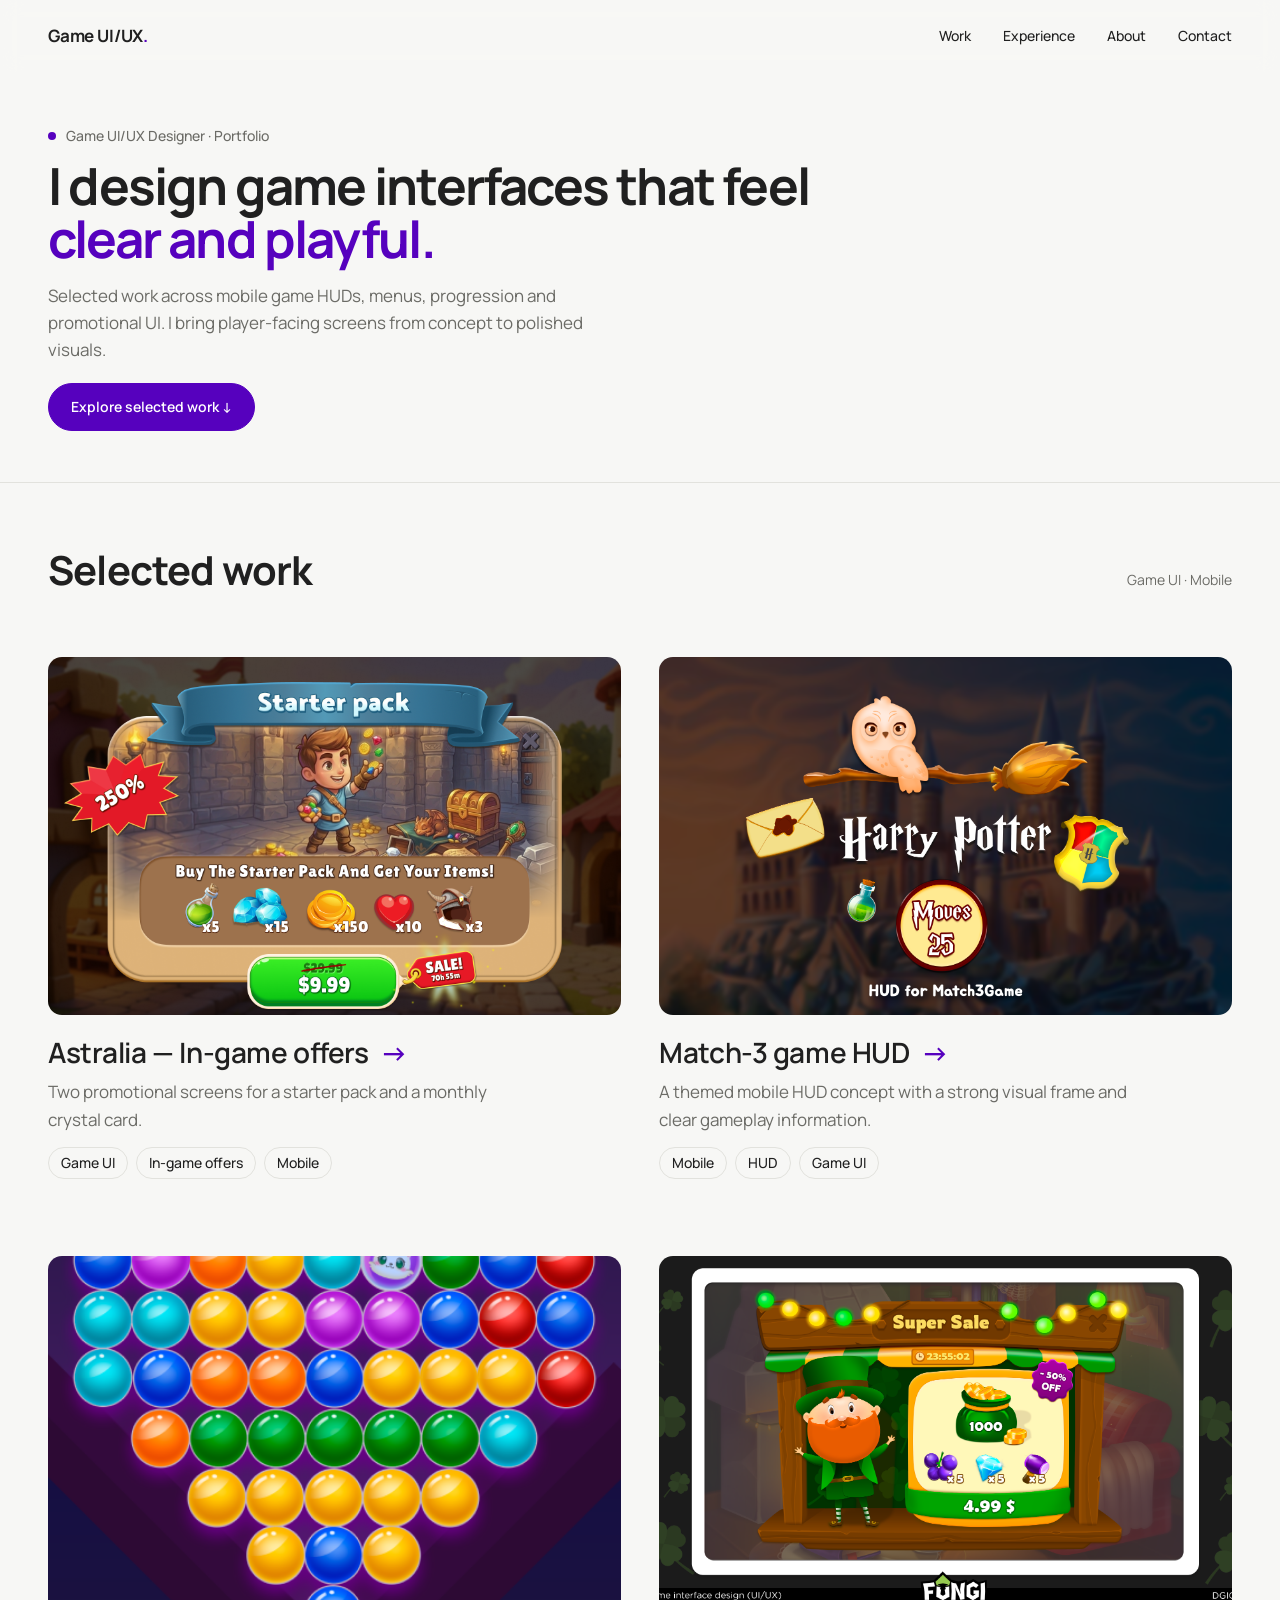
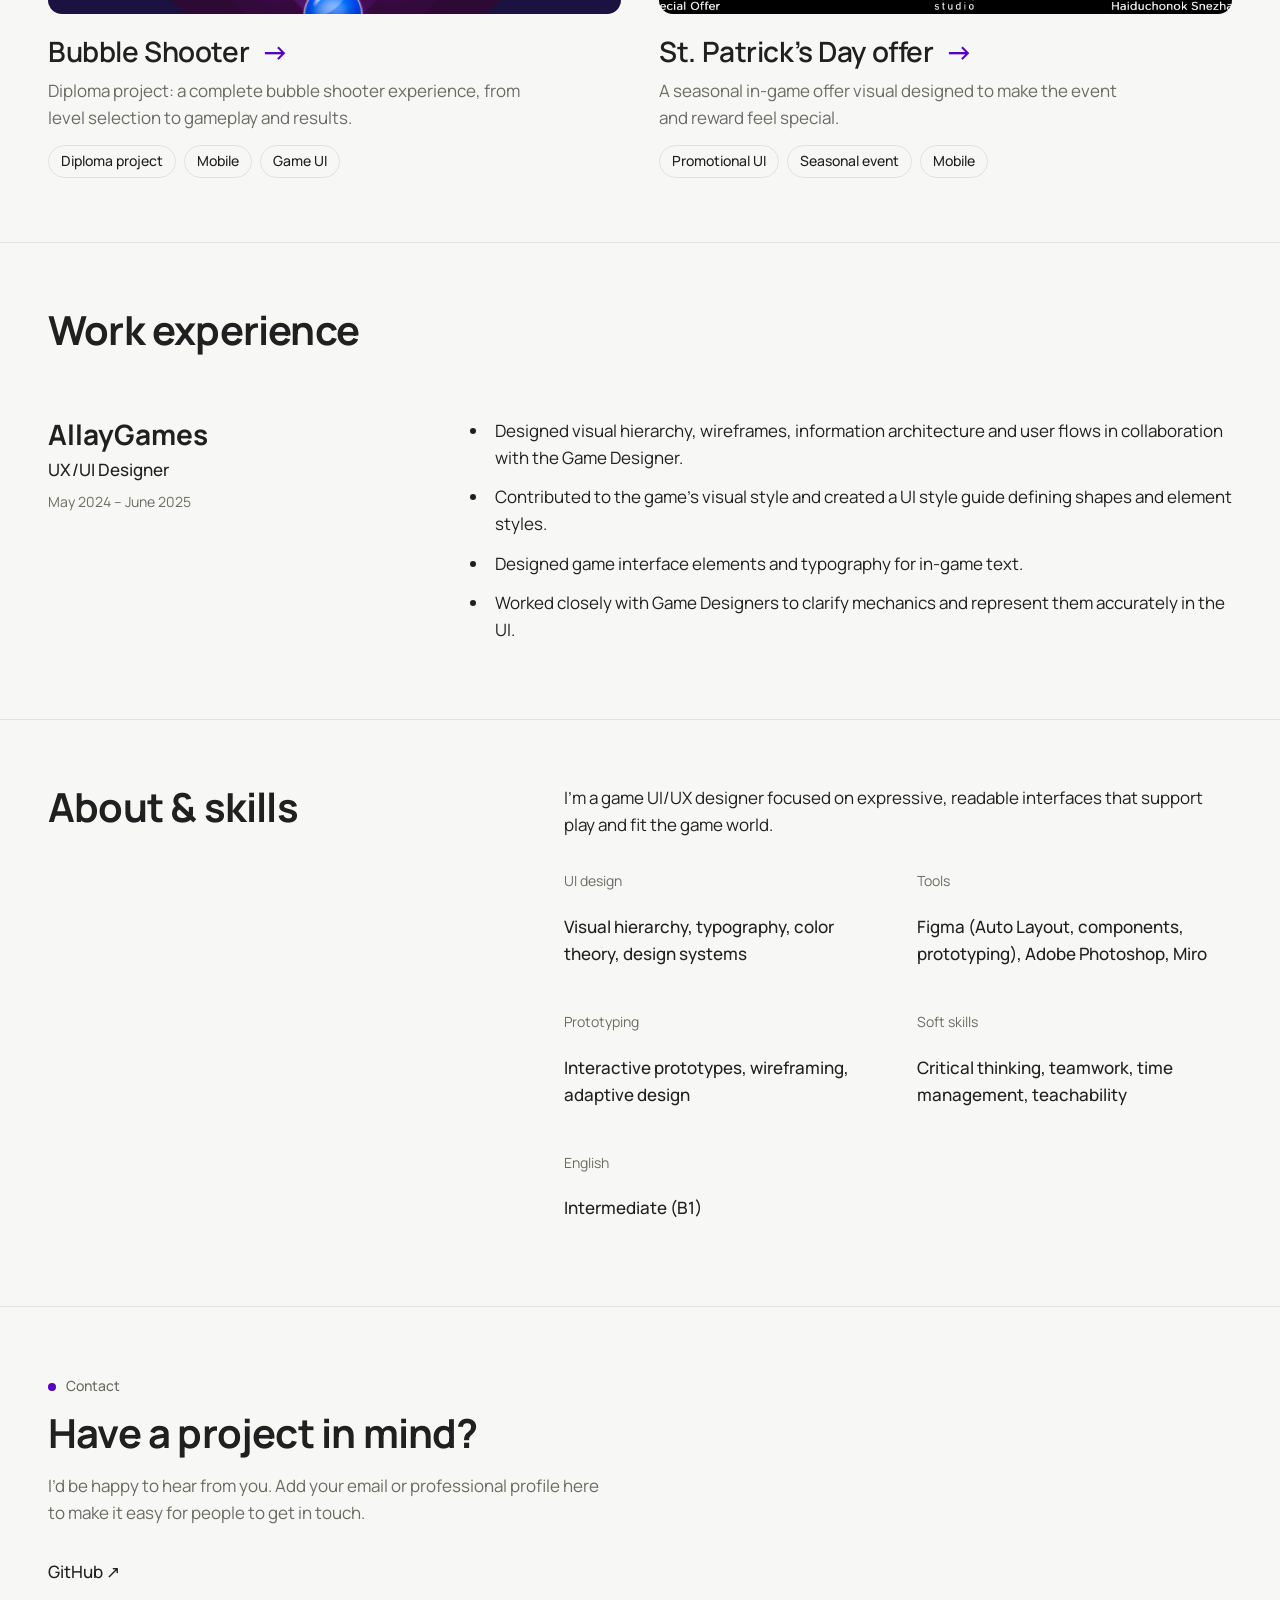
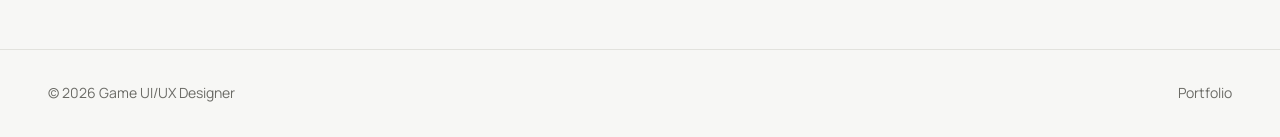
==== index.html @ e59708e5 "Добавить опыт работы и навыки" ====
<!doctype html>
<html lang="en">
<head>
  <meta charset="utf-8">
  <meta name="viewport" content="width=device-width, initial-scale=1">
  <meta name="theme-color" content="#f7f7f5">
  <meta name="description" content="Game UI/UX design portfolio featuring mobile game interfaces, HUD design and a bubble shooter diploma project.">
  <title>Game UI/UX Designer — Portfolio</title>
  <link rel="preconnect" href="https://fonts.googleapis.com">
  <link rel="preconnect" href="https://fonts.gstatic.com" crossorigin>
  <link href="https://fonts.googleapis.com/css2?family=Manrope:wght@400;500;600;700&display=swap" rel="stylesheet">
  <link rel="stylesheet" href="style.css">
</head>
<body>
  <a class="skip" href="#main">Skip to content</a>
  <header class="header"><div class="container header__inner">
    <a class="logo" href="./">Game UI/UX<span>.</span></a>
    <nav class="nav" aria-label="Main navigation"><a href="#work">Work</a><a href="#experience">Experience</a><a href="#about">About</a><a class="nav__cta" href="#contact">Contact</a></nav>
  </div></header>

  <main id="main">
    <section class="hero"><div class="container">
      <p class="eyebrow"><span class="dot"></span>Game UI/UX Designer · Portfolio</p>
      <h1 class="hero__title">I design game interfaces that feel <em>clear and playful.</em></h1>
      <p class="hero__lead">Selected work across mobile game HUDs, menus, progression and promotional UI. I bring player-facing screens from concept to polished visuals.</p>
      <div class="hero__actions"><a class="btn btn--primary" href="#work">Explore selected work ↓</a></div>
    </div></section>

    <section class="section" id="work"><div class="container">
      <div class="section__head"><h2 class="section__title">Selected work</h2><span class="section__count">Game UI · Mobile</span></div>
      <div class="projects">
        <a class="project" href="projects/astralia-offers.html"><div class="project__media"><img src="assets/projects/new-project/Astraliaoffers.png" alt="Astralia starter pack in-game offer" loading="lazy"></div><div class="project__body"><h3 class="project__title">Astralia — In-game offers <span class="arrow">→</span></h3><p class="project__desc">Two promotional screens for a starter pack and a monthly crystal card.</p><ul class="tags"><li>Game UI</li><li>In-game offers</li><li>Mobile</li></ul></div></a>
        <a class="project" href="projects/match3-hud.html"><div class="project__media"><img src="assets/projects/match3-hud/cover.png" alt="Colorful match-three game interface" loading="lazy"></div><div class="project__body"><h3 class="project__title">Match-3 game HUD <span class="arrow">→</span></h3><p class="project__desc">A themed mobile HUD concept with a strong visual frame and clear gameplay information.</p><ul class="tags"><li>Mobile</li><li>HUD</li><li>Game UI</li></ul></div></a>
        <a class="project" href="projects/bubble-shooter.html"><div class="project__media"><img src="assets/projects/bubble-shooter/gameplay.png" alt="Bubble Shooter mobile gameplay screen" loading="lazy"></div><div class="project__body"><h3 class="project__title">Bubble Shooter <span class="arrow">→</span></h3><p class="project__desc">Diploma project: a complete bubble shooter experience, from level selection to gameplay and results.</p><ul class="tags"><li>Diploma project</li><li>Mobile</li><li>Game UI</li></ul></div></a>
        <a class="project" href="projects/st-patricks-offer.html"><div class="project__media"><img src="assets/projects/st-patricks-offer/SpecialOfferWoodPNG.png" alt="St Patrick's Day themed in-game special offer" loading="lazy"></div><div class="project__body"><h3 class="project__title">St. Patrick’s Day offer <span class="arrow">→</span></h3><p class="project__desc">A seasonal in-game offer visual designed to make the event and reward feel special.</p><ul class="tags"><li>Promotional UI</li><li>Seasonal event</li><li>Mobile</li></ul></div></a>
      </div>
    </div></section>

    <section class="section" id="experience"><div class="container">
      <div class="section__head"><h2 class="section__title">Work experience</h2></div>
      <article class="experience">
        <div class="experience__meta"><h3>AllayGames</h3><p>UX/UI Designer</p><time datetime="2024-05/2025-06">May 2024 – June 2025</time></div>
        <ul class="experience__list">
          <li>Designed visual hierarchy, wireframes, information architecture and user flows in collaboration with the Game Designer.</li>
          <li>Contributed to the game’s visual style and created a UI style guide defining shapes and element styles.</li>
          <li>Designed game interface elements and typography for in-game text.</li>
          <li>Worked closely with Game Designers to clarify mechanics and represent them accurately in the UI.</li>
        </ul>
      </article>
    </div></section>

    <section class="section" id="about"><div class="container about">
      <h2 class="section__title">About & skills</h2><div>
        <p>I’m a game UI/UX designer focused on expressive, readable interfaces that support play and fit the game world.</p>
        <div class="skills-grid">
          <div><p class="fact__label">UI design</p><p class="fact__value">Visual hierarchy, typography, color theory, design systems</p></div>
          <div><p class="fact__label">Tools</p><p class="fact__value">Figma (Auto Layout, components, prototyping), Adobe Photoshop, Miro</p></div>
          <div><p class="fact__label">Prototyping</p><p class="fact__value">Interactive prototypes, wireframing, adaptive design</p></div>
          <div><p class="fact__label">Soft skills</p><p class="fact__value">Critical thinking, teamwork, time management, teachability</p></div>
          <div><p class="fact__label">English</p><p class="fact__value">Intermediate (B1)</p></div>
        </div>
      </div>
    </div></section>

    <section class="section" id="contact"><div class="container">
      <p class="eyebrow"><span class="dot"></span>Contact</p>
      <h2 class="section__title">Have a project in mind?</h2>
      <p class="hero__lead">I’d be happy to hear from you. Add your email or professional profile here to make it easy for people to get in touch.</p>
      <div class="links"><a href="https://github.com/">GitHub ↗</a></div>
    </div></section>
  </main>
  <footer class="footer"><div class="container footer__inner"><span>© <span id="year">2026</span> Game UI/UX Designer</span><span>Portfolio</span></div></footer>
  <script>document.getElementById('year').textContent = new Date().getFullYear();</script>
</body>
</html>
---- style.css ----
/* ============================================================
   Portfolio — Game UX/UI Designer
   Шрифт: Manrope · Фон #F7F7F5 · Текст #202020 · Акцент #5601BE
   ============================================================ */

:root {
  /* Цвета */
  --bg: #F7F7F5;
  --text: #202020;
  --muted: #6B6B66;
  --line: #E2E2DD;
  --surface: #EDEDE9;
  --accent: #5601BE;

  /* Типографика (мобильный → десктоп) */
  --fs-hero: clamp(34px, 4vw, 52px);
  --fs-section: clamp(28px, 3.4vw, 40px);   /* 32–40 */
  --fs-project: clamp(22px, 2.2vw, 28px);   /* 24–28 */
  --fs-body: clamp(17px, 1.3vw, 18px);      /* 17–18 */
  --fs-caption: clamp(14px, 1vw, 15px);     /* 14–15 */

  /* Сетка */
  --max: 1280px;
  --pad: clamp(20px, 4vw, 48px);
  --gap: clamp(24px, 3vw, 40px);
  --radius: 14px;
}

*, *::before, *::after { box-sizing: border-box; }

html { scroll-behavior: smooth; }

body {
  margin: 0;
  background: var(--bg);
  color: var(--text);
  font-family: "Manrope", system-ui, -apple-system, "Segoe UI", sans-serif;
  font-size: var(--fs-body);
  line-height: 1.6;
  -webkit-font-smoothing: antialiased;
}

img { display: block; max-width: 100%; height: auto; }

a { color: inherit; text-decoration: none; }

::selection { background: var(--accent); color: #fff; }

:focus-visible { outline: 2px solid var(--accent); outline-offset: 3px; border-radius: 4px; }

.container { max-width: var(--max); margin: 0 auto; padding: 0 var(--pad); }

.skip {
  position: absolute; left: -9999px; top: 12px;
  background: var(--text); color: var(--bg); padding: 8px 14px; border-radius: 8px;
}
.skip:focus { left: 12px; z-index: 100; }

/* ---------- Header ---------- */
.header {
  position: sticky; top: 0; z-index: 10;
  background: color-mix(in srgb, var(--bg) 88%, transparent);
  backdrop-filter: blur(10px);
  -webkit-backdrop-filter: blur(10px);
}
.header__inner {
  display: flex; align-items: center; justify-content: space-between;
  height: 72px;
}
.logo { font-weight: 700; letter-spacing: -0.01em; }
.logo span { color: var(--accent); }
.nav { display: flex; gap: clamp(16px, 3vw, 32px); font-size: var(--fs-caption); font-weight: 500; }
.nav a { position: relative; padding: 4px 0; }
.nav a::after {
  content: ""; position: absolute; left: 0; bottom: 0; height: 1.5px; width: 100%;
  background: var(--accent); transform: scaleX(0); transform-origin: left;
  transition: transform .25s ease;
}
.nav a:hover::after { transform: scaleX(1); }

/* ---------- Hero ---------- */
.hero { padding: clamp(28px, 4vw, 48px) 0 clamp(32px, 4vw, 52px); }
.eyebrow {
  display: inline-flex; align-items: center; gap: 10px;
  font-size: var(--fs-caption); font-weight: 500; color: var(--muted);
  margin: 0 0 12px;
}
.dot { width: 8px; height: 8px; border-radius: 50%; background: var(--accent); }
.hero__title {
  font-size: var(--fs-hero);
  line-height: 1.04;
  letter-spacing: -0.035em;
  font-weight: 700;
  margin: 0;
  max-width: 24ch;
}
.hero__title em { font-style: normal; color: var(--accent); }
.hero__lead { max-width: 56ch; color: var(--muted); margin: 16px 0 0; }
.hero__actions { display: flex; flex-wrap: wrap; gap: 12px; margin-top: 20px; }

.btn {
  display: inline-flex; align-items: center; gap: 8px;
  height: 48px; padding: 0 22px; border-radius: 999px;
  font-size: var(--fs-caption); font-weight: 600;
  border: 1.5px solid var(--text);
  transition: background .2s, color .2s, border-color .2s;
}
.btn--primary { background: var(--accent); border-color: var(--accent); color: #fff; }
.btn--primary:hover { background: var(--text); border-color: var(--text); }
.btn--ghost:hover { background: var(--text); color: var(--bg); }

/* ---------- Sections ---------- */
.section { padding: clamp(36px, 5vw, 64px) 0; border-top: 1px solid var(--line); }
.section__head {
  display: flex; align-items: baseline; justify-content: space-between; gap: 24px;
  margin-bottom: clamp(32px, 5vw, 64px);
}
.section__title {
  font-size: var(--fs-section);
  line-height: 1.15; letter-spacing: -0.02em; font-weight: 700; margin: 0;
}
.section__count { font-size: var(--fs-caption); color: var(--muted); }

/* ---------- Projects ---------- */
.projects {
  display: grid;
  grid-template-columns: repeat(2, 1fr);
  gap: clamp(48px, 6vw, 80px) var(--gap);
}
.project { display: block; }
.project__media {
  overflow: hidden; border-radius: var(--radius); background: var(--surface);
  aspect-ratio: 16 / 10;
}
.project__media img {
  width: 100%; height: 100%; object-fit: cover;
  transition: transform .6s cubic-bezier(.2, .7, .2, 1);
}
.project:hover .project__media img { transform: scale(1.03); }
.project__body { margin-top: 20px; }
.project__title {
  font-size: var(--fs-project); line-height: 1.25; letter-spacing: -0.015em;
  font-weight: 600; margin: 0 0 8px;
}
.project__title .arrow { display: inline-block; margin-left: 6px; color: var(--accent); transition: transform .25s; }
.project:hover .project__title .arrow { transform: translateX(4px); }
.project__desc { color: var(--muted); margin: 0 0 14px; max-width: 48ch; }
.tags { display: flex; flex-wrap: wrap; gap: 8px; padding: 0; margin: 0; list-style: none; }
.tags li {
  font-size: var(--fs-caption); font-weight: 500;
  padding: 4px 12px; border: 1px solid var(--line); border-radius: 999px;
}

/* ---------- About ---------- */
.about { display: grid; grid-template-columns: 1fr 1.4fr; gap: var(--gap); }
.about p { margin: 0 0 20px; }
.experience { display: grid; grid-template-columns: 1fr 2fr; gap: var(--gap); }
.experience__meta h3 { font-size: var(--fs-project); line-height: 1.25; margin: 0 0 4px; }
.experience__meta p { margin: 0; font-weight: 500; }
.experience__meta time { display: block; color: var(--muted); font-size: var(--fs-caption); margin-top: 8px; }
.experience__list { margin: 0; padding-left: 1.2em; }
.experience__list li { padding-left: 6px; margin-bottom: 12px; }
.skills-grid { display: grid; grid-template-columns: repeat(2, minmax(0, 1fr)); gap: 24px var(--gap); margin-top: 32px; }
.fact__label { font-size: var(--fs-caption); color: var(--muted); margin: 0 0 6px; }
.fact__value { margin: 0; font-weight: 500; }

/* ---------- Contact / Footer ---------- */
.contact__mail {
  display: inline-block;
  font-size: var(--fs-section); font-weight: 700; letter-spacing: -0.02em;
  color: var(--accent); border-bottom: 2px solid currentColor; line-height: 1.2;
  word-break: break-word;
}
.contact__mail:hover { color: var(--text); }
.links { display: flex; flex-wrap: wrap; gap: 24px; margin-top: 32px; font-weight: 500; }
.links a:hover { color: var(--accent); }

.footer {
  padding: 32px 0; border-top: 1px solid var(--line);
  font-size: var(--fs-caption); color: var(--muted);
}
.footer__inner { display: flex; justify-content: space-between; flex-wrap: wrap; gap: 12px; }

/* ---------- Case study page ---------- */
.back { display: inline-flex; gap: 8px; font-size: var(--fs-caption); font-weight: 500; color: var(--muted); }
.back:hover { color: var(--accent); }
.case-hero { padding: clamp(48px, 8vw, 112px) 0 clamp(40px, 5vw, 64px); }
.case-hero .hero__title { max-width: 20ch; margin-top: 24px; }
.case-meta {
  display: grid; grid-template-columns: repeat(4, 1fr); gap: var(--gap);
  padding: 32px 0; border-top: 1px solid var(--line); border-bottom: 1px solid var(--line);
  margin-top: 48px;
}
.case-cover { border-radius: var(--radius); overflow: hidden; margin: 0 0 clamp(40px, 6vw, 80px); }
.case-block {
  display: grid; grid-template-columns: 1fr 2fr; gap: var(--gap);
  padding: clamp(40px, 6vw, 80px) 0; border-top: 1px solid var(--line);
}
.case-block h2 { font-size: var(--fs-section); line-height: 1.15; letter-spacing: -0.02em; margin: 0; }
.case-block p { margin: 0 0 20px; }
.case-block ul { margin: 0 0 20px; padding-left: 1.2em; }
.case-block li { margin-bottom: 8px; }
.figure { margin: 32px 0 0; }
.figure img { border-radius: var(--radius); background: var(--surface); }
.figure figcaption { font-size: var(--fs-caption); color: var(--muted); margin-top: 12px; }
.callout {
  border-left: 3px solid var(--accent); padding: 4px 0 4px 20px;
  font-size: var(--fs-project); font-weight: 600; line-height: 1.35; letter-spacing: -0.01em;
}
.next { display: block; padding: clamp(48px, 7vw, 96px) 0; border-top: 1px solid var(--line); }
.next span { font-size: var(--fs-caption); color: var(--muted); }
.next strong { display: block; font-size: var(--fs-section); letter-spacing: -0.02em; margin-top: 8px; }
.next:hover strong { color: var(--accent); }

/* ---------- Адаптив ---------- */
@media (max-width: 900px) {
  .projects { grid-template-columns: 1fr; }
  .about, .experience, .case-block { grid-template-columns: 1fr; }
  .case-meta { grid-template-columns: repeat(2, 1fr); }
}
@media (max-width: 520px) {
  .nav a:not(.nav__cta) { display: none; }
  .skills-grid { grid-template-columns: 1fr; }
}

@media (prefers-reduced-motion: reduce) {
  * { transition: none !important; scroll-behavior: auto !important; }
}
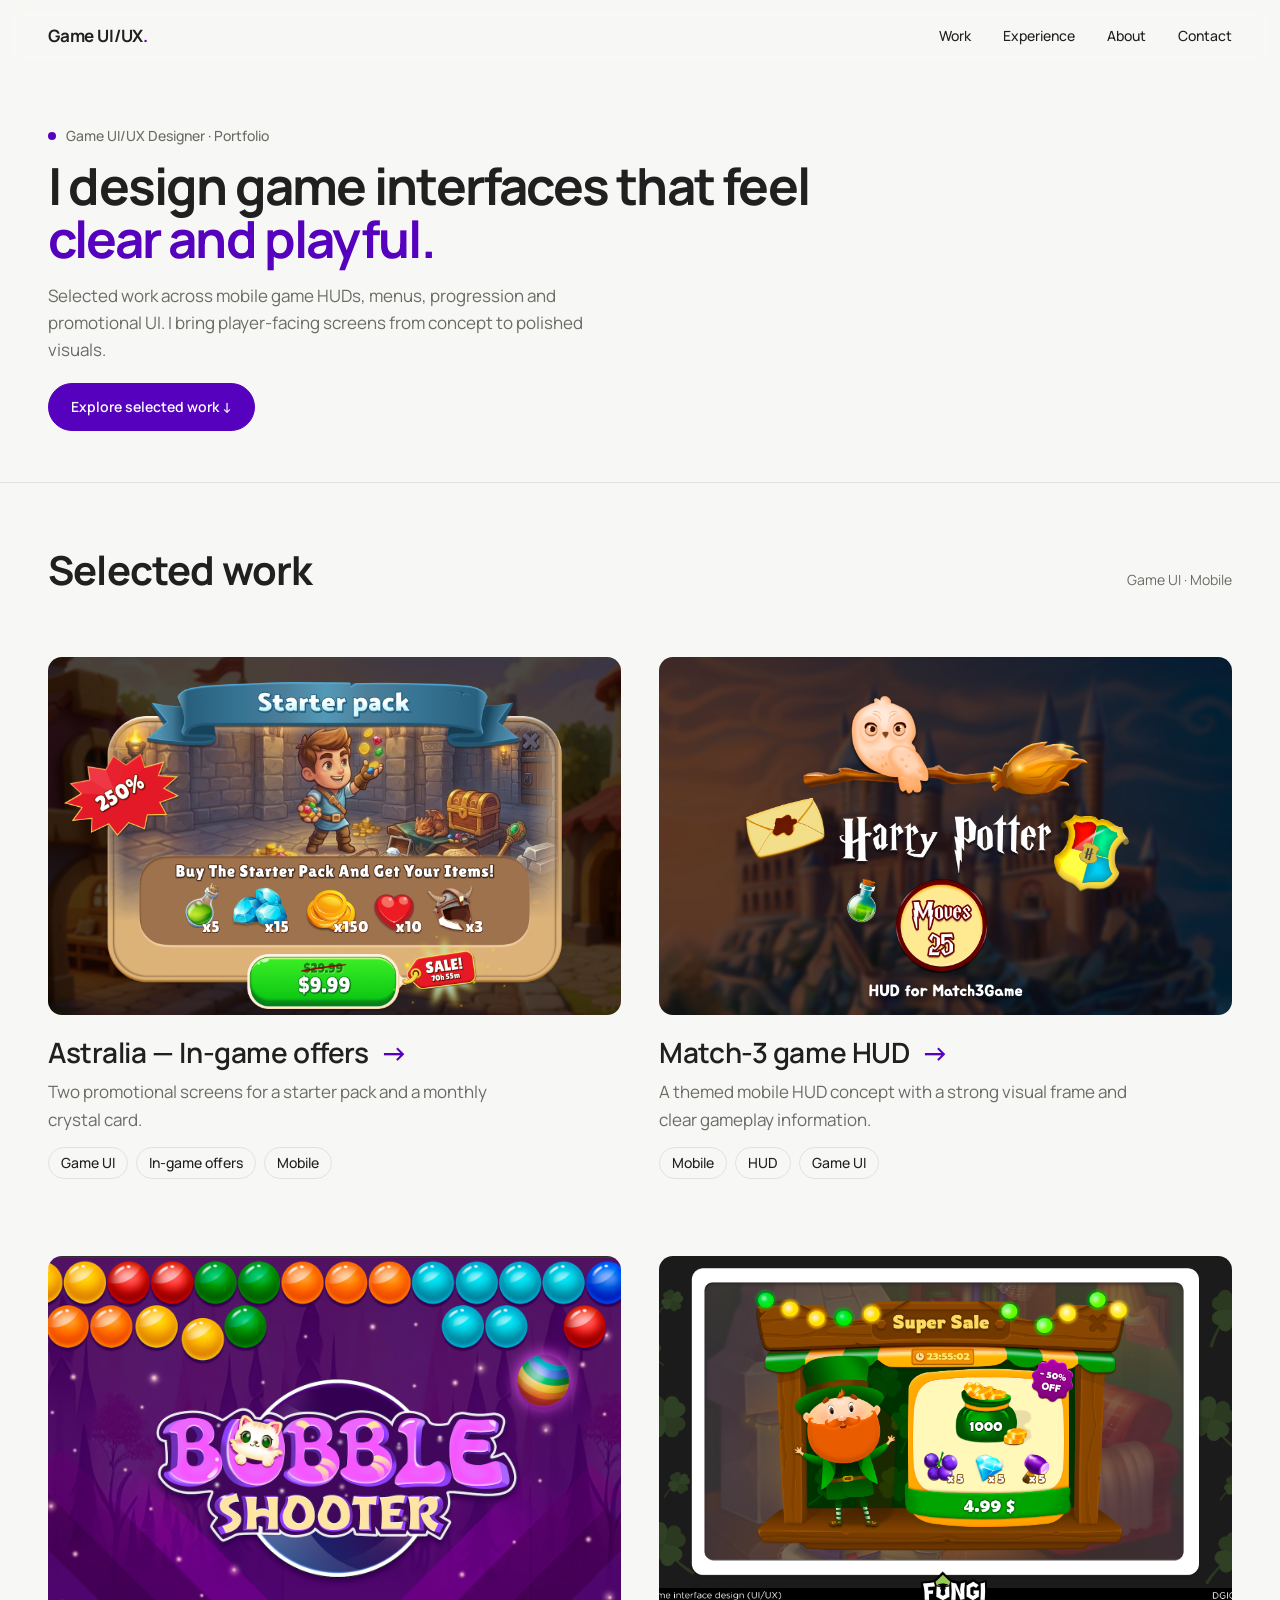
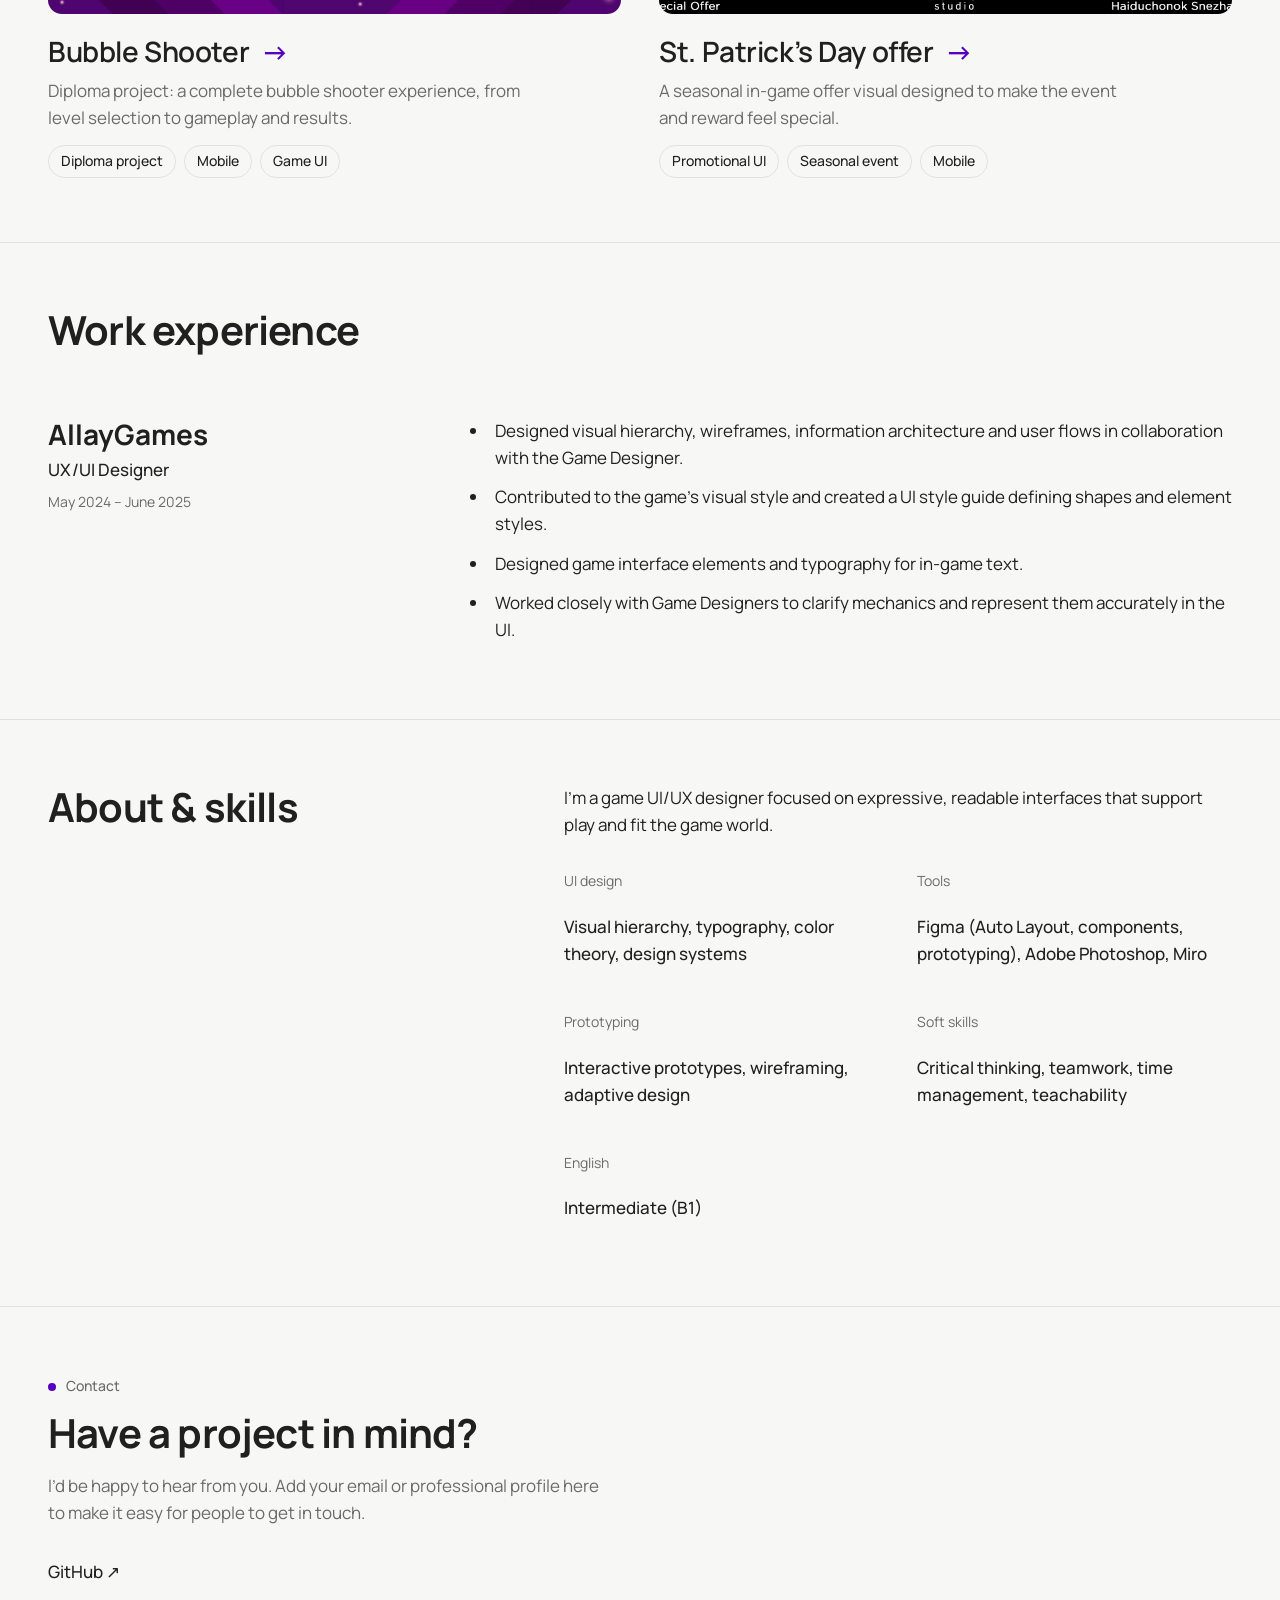
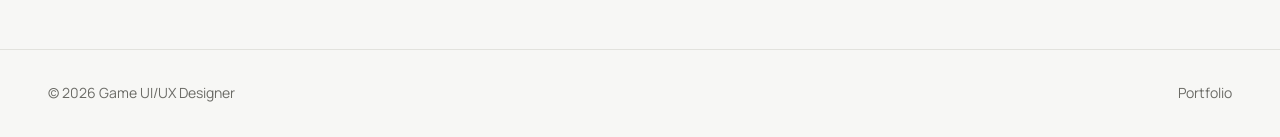
==== commit a1b309f1: "Поставить обложку Bubble Shooter на главную" ====
--- a/index.html
+++ b/index.html
@@ -31,7 +31,7 @@
       <div class="projects">
         <a class="project" href="projects/astralia-offers.html"><div class="project__media"><img src="assets/projects/new-project/Astraliaoffers.png" alt="Astralia starter pack in-game offer" loading="lazy"></div><div class="project__body"><h3 class="project__title">Astralia — In-game offers <span class="arrow">→</span></h3><p class="project__desc">Two promotional screens for a starter pack and a monthly crystal card.</p><ul class="tags"><li>Game UI</li><li>In-game offers</li><li>Mobile</li></ul></div></a>
         <a class="project" href="projects/match3-hud.html"><div class="project__media"><img src="assets/projects/match3-hud/cover.png" alt="Colorful match-three game interface" loading="lazy"></div><div class="project__body"><h3 class="project__title">Match-3 game HUD <span class="arrow">→</span></h3><p class="project__desc">A themed mobile HUD concept with a strong visual frame and clear gameplay information.</p><ul class="tags"><li>Mobile</li><li>HUD</li><li>Game UI</li></ul></div></a>
-        <a class="project" href="projects/bubble-shooter.html"><div class="project__media"><img src="assets/projects/bubble-shooter/gameplay.png" alt="Bubble Shooter mobile gameplay screen" loading="lazy"></div><div class="project__body"><h3 class="project__title">Bubble Shooter <span class="arrow">→</span></h3><p class="project__desc">Diploma project: a complete bubble shooter experience, from level selection to gameplay and results.</p><ul class="tags"><li>Diploma project</li><li>Mobile</li><li>Game UI</li></ul></div></a>
+        <a class="project" href="projects/bubble-shooter.html"><div class="project__media"><img src="assets/projects/bubble-shooter/cover.png" alt="Bubble Shooter title screen with colorful bubbles and logo" loading="lazy"></div><div class="project__body"><h3 class="project__title">Bubble Shooter <span class="arrow">→</span></h3><p class="project__desc">Diploma project: a complete bubble shooter experience, from level selection to gameplay and results.</p><ul class="tags"><li>Diploma project</li><li>Mobile</li><li>Game UI</li></ul></div></a>
         <a class="project" href="projects/st-patricks-offer.html"><div class="project__media"><img src="assets/projects/st-patricks-offer/SpecialOfferWoodPNG.png" alt="St Patrick's Day themed in-game special offer" loading="lazy"></div><div class="project__body"><h3 class="project__title">St. Patrick’s Day offer <span class="arrow">→</span></h3><p class="project__desc">A seasonal in-game offer visual designed to make the event and reward feel special.</p><ul class="tags"><li>Promotional UI</li><li>Seasonal event</li><li>Mobile</li></ul></div></a>
       </div>
     </div></section>
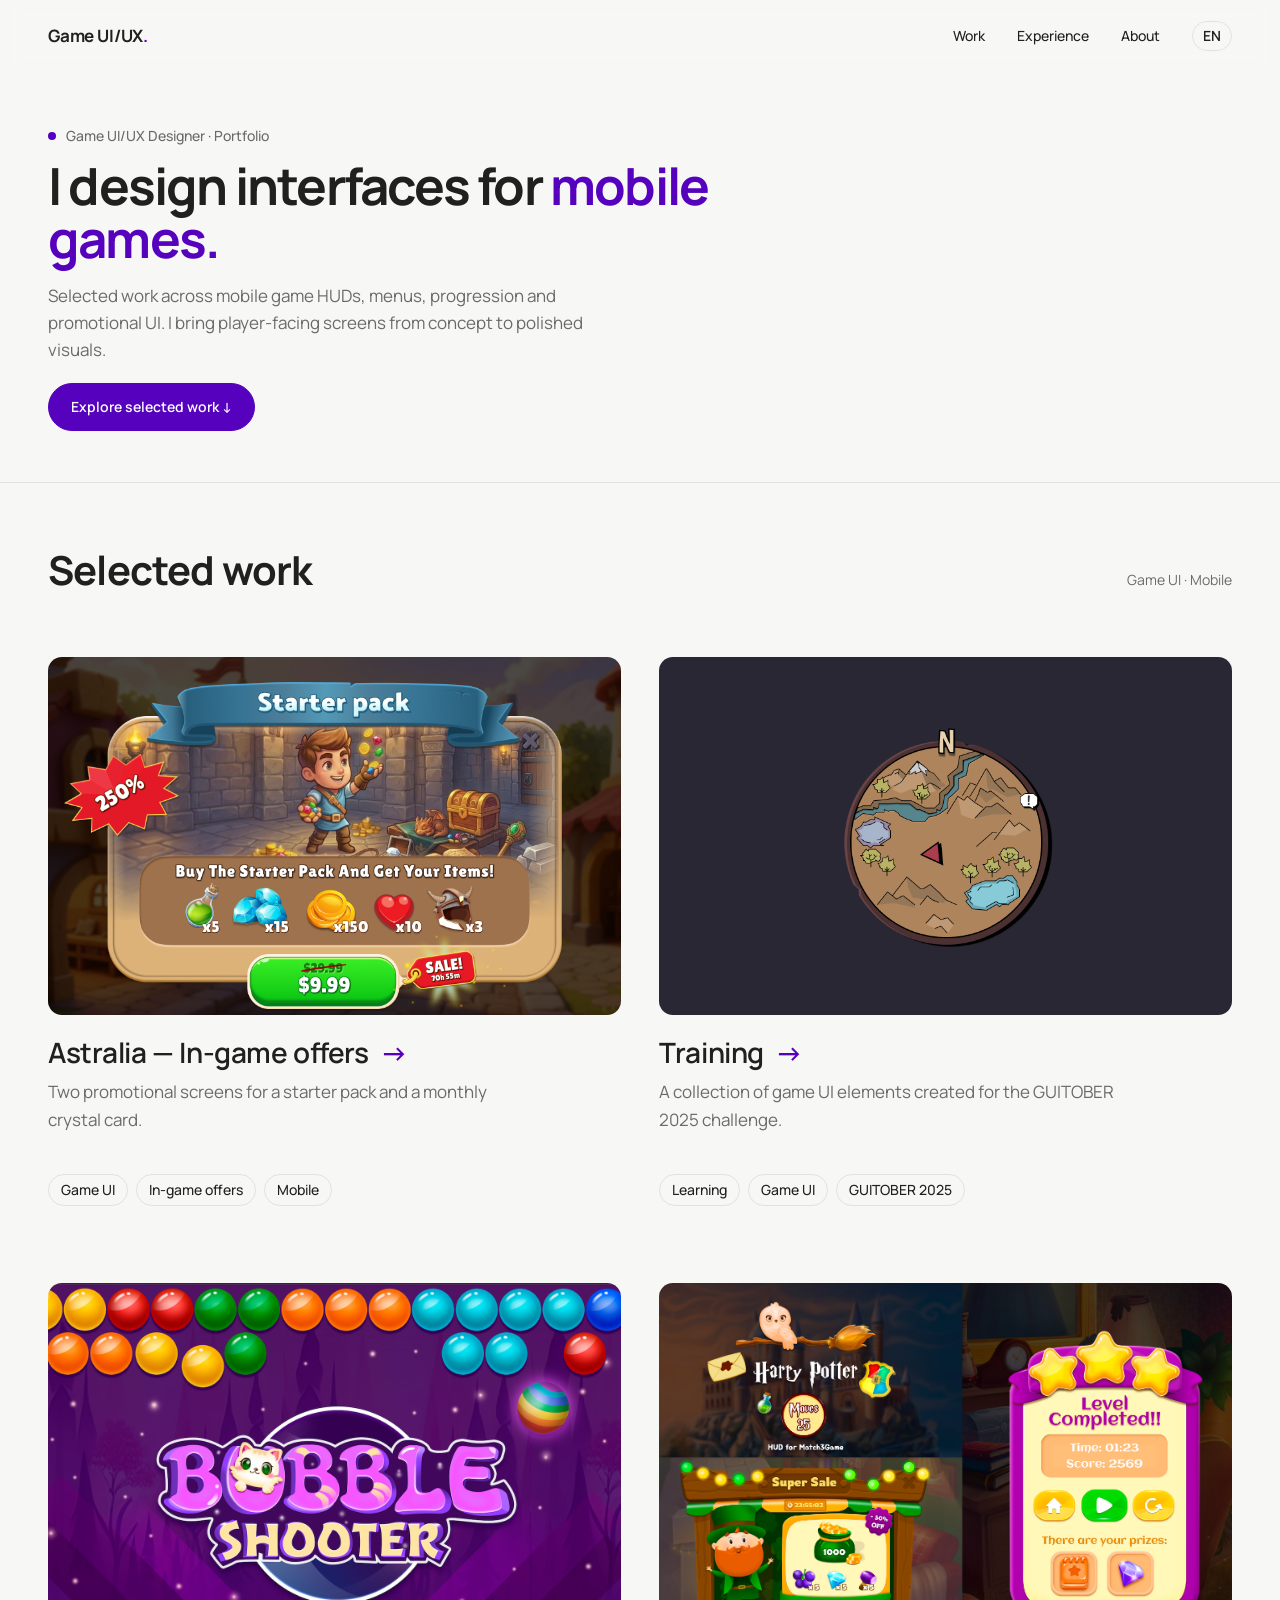
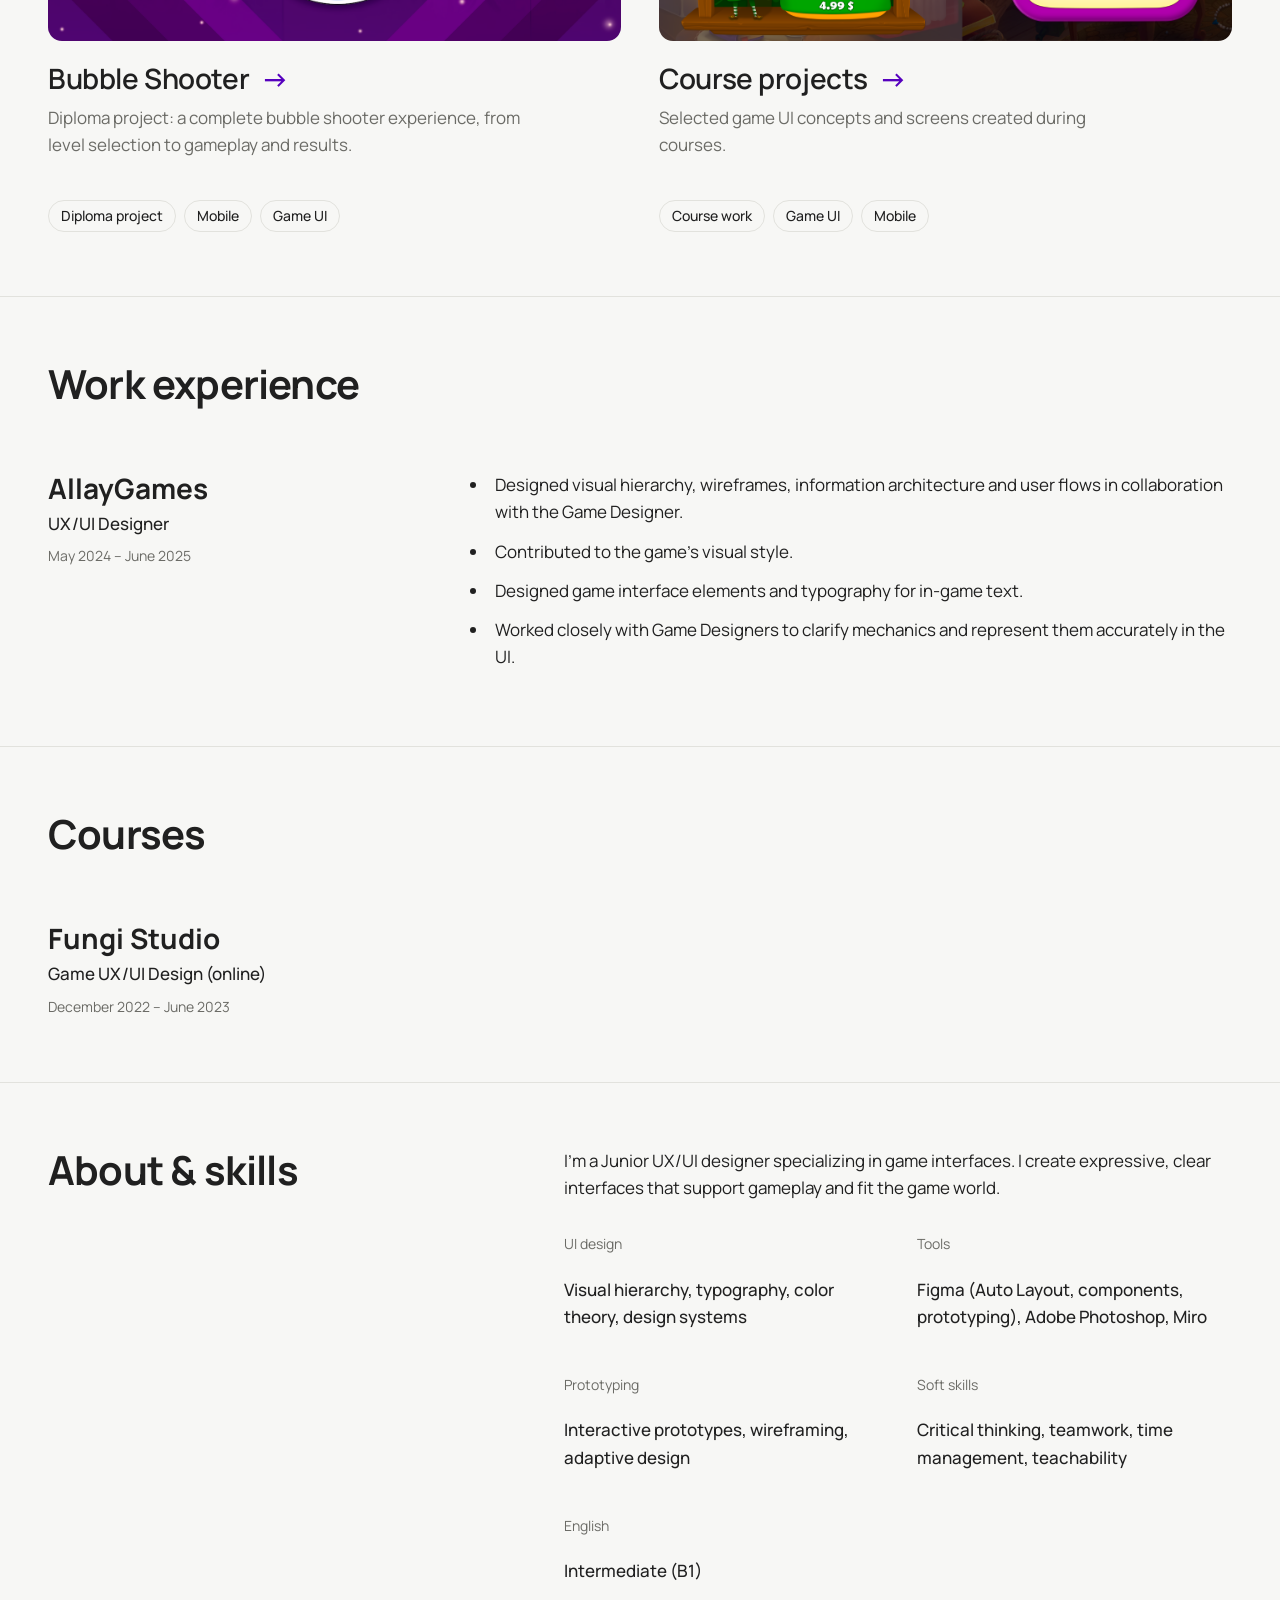
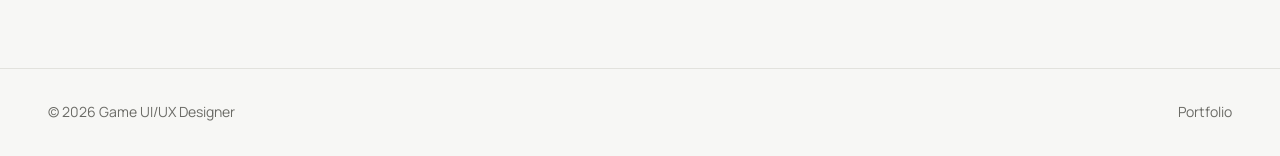
==== commit cb089fba: "Update portfolio projects and translations" ====
--- a/index.html
+++ b/index.html
@@ -15,13 +15,13 @@
   <a class="skip" href="#main">Skip to content</a>
   <header class="header"><div class="container header__inner">
     <a class="logo" href="./">Game UI/UX<span>.</span></a>
-    <nav class="nav" aria-label="Main navigation"><a href="#work">Work</a><a href="#experience">Experience</a><a href="#about">About</a><a class="nav__cta" href="#contact">Contact</a></nav>
+    <nav class="nav" aria-label="Main navigation"><a href="#work">Work</a><a href="#experience">Experience</a><a href="#about">About</a><button class="language-toggle" type="button" aria-label="Переключить язык на русский">RU</button></nav>
   </div></header>
 
   <main id="main">
     <section class="hero"><div class="container">
       <p class="eyebrow"><span class="dot"></span>Game UI/UX Designer · Portfolio</p>
-      <h1 class="hero__title">I design game interfaces that feel <em>clear and playful.</em></h1>
+      <h1 class="hero__title">I design interfaces for <em>mobile games.</em></h1>
       <p class="hero__lead">Selected work across mobile game HUDs, menus, progression and promotional UI. I bring player-facing screens from concept to polished visuals.</p>
       <div class="hero__actions"><a class="btn btn--primary" href="#work">Explore selected work ↓</a></div>
     </div></section>
@@ -30,9 +30,9 @@
       <div class="section__head"><h2 class="section__title">Selected work</h2><span class="section__count">Game UI · Mobile</span></div>
       <div class="projects">
         <a class="project" href="projects/astralia-offers.html"><div class="project__media"><img src="assets/projects/new-project/Astraliaoffers.png" alt="Astralia starter pack in-game offer" loading="lazy"></div><div class="project__body"><h3 class="project__title">Astralia — In-game offers <span class="arrow">→</span></h3><p class="project__desc">Two promotional screens for a starter pack and a monthly crystal card.</p><ul class="tags"><li>Game UI</li><li>In-game offers</li><li>Mobile</li></ul></div></a>
-        <a class="project" href="projects/match3-hud.html"><div class="project__media"><img src="assets/projects/match3-hud/cover.png" alt="Colorful match-three game interface" loading="lazy"></div><div class="project__body"><h3 class="project__title">Match-3 game HUD <span class="arrow">→</span></h3><p class="project__desc">A themed mobile HUD concept with a strong visual frame and clear gameplay information.</p><ul class="tags"><li>Mobile</li><li>HUD</li><li>Game UI</li></ul></div></a>
+        <a class="project" href="projects/training.html"><div class="project__media training-cover"><img src="assets/projects/training/cover.png" alt="GUITOBER 2025 minimap cover" loading="lazy"></div><div class="project__body"><h3 class="project__title">Training <span class="arrow">→</span></h3><p class="project__desc">A collection of game UI elements created for the GUITOBER 2025 challenge.</p><ul class="tags"><li>Learning</li><li>Game UI</li><li>GUITOBER 2025</li></ul></div></a>
         <a class="project" href="projects/bubble-shooter.html"><div class="project__media"><img src="assets/projects/bubble-shooter/cover.png" alt="Bubble Shooter title screen with colorful bubbles and logo" loading="lazy"></div><div class="project__body"><h3 class="project__title">Bubble Shooter <span class="arrow">→</span></h3><p class="project__desc">Diploma project: a complete bubble shooter experience, from level selection to gameplay and results.</p><ul class="tags"><li>Diploma project</li><li>Mobile</li><li>Game UI</li></ul></div></a>
-        <a class="project" href="projects/st-patricks-offer.html"><div class="project__media"><img src="assets/projects/st-patricks-offer/SpecialOfferWoodPNG.png" alt="St Patrick's Day themed in-game special offer" loading="lazy"></div><div class="project__body"><h3 class="project__title">St. Patrick’s Day offer <span class="arrow">→</span></h3><p class="project__desc">A seasonal in-game offer visual designed to make the event and reward feel special.</p><ul class="tags"><li>Promotional UI</li><li>Seasonal event</li><li>Mobile</li></ul></div></a>
+        <a class="project" href="projects/course-projects.html"><div class="project__media"><img src="assets/projects/course-projects/study-projects-cover.png" alt="Collage of course game UI projects" loading="lazy"></div><div class="project__body"><h3 class="project__title">Course projects <span class="arrow">→</span></h3><p class="project__desc">Selected game UI concepts and screens created during courses.</p><ul class="tags"><li>Course work</li><li>Game UI</li><li>Mobile</li></ul></div></a>
       </div>
     </div></section>
 
@@ -42,16 +42,23 @@
         <div class="experience__meta"><h3>AllayGames</h3><p>UX/UI Designer</p><time datetime="2024-05/2025-06">May 2024 – June 2025</time></div>
         <ul class="experience__list">
           <li>Designed visual hierarchy, wireframes, information architecture and user flows in collaboration with the Game Designer.</li>
-          <li>Contributed to the game’s visual style and created a UI style guide defining shapes and element styles.</li>
+          <li>Contributed to the game’s visual style.</li>
           <li>Designed game interface elements and typography for in-game text.</li>
           <li>Worked closely with Game Designers to clarify mechanics and represent them accurately in the UI.</li>
         </ul>
       </article>
     </div></section>
 
+    <section class="section" id="courses"><div class="container">
+      <div class="section__head"><h2 class="section__title">Courses</h2></div>
+      <article class="experience">
+        <div class="experience__meta"><h3>Fungi Studio</h3><p>Game UX/UI Design (online)</p><time datetime="2022-12/2023-06">December 2022 – June 2023</time></div>
+      </article>
+    </div></section>
+
     <section class="section" id="about"><div class="container about">
       <h2 class="section__title">About & skills</h2><div>
-        <p>I’m a game UI/UX designer focused on expressive, readable interfaces that support play and fit the game world.</p>
+        <p>I’m a Junior UX/UI designer specializing in game interfaces. I create expressive, clear interfaces that support gameplay and fit the game world.</p>
         <div class="skills-grid">
           <div><p class="fact__label">UI design</p><p class="fact__value">Visual hierarchy, typography, color theory, design systems</p></div>
           <div><p class="fact__label">Tools</p><p class="fact__value">Figma (Auto Layout, components, prototyping), Adobe Photoshop, Miro</p></div>
@@ -62,14 +69,8 @@
       </div>
     </div></section>
 
-    <section class="section" id="contact"><div class="container">
-      <p class="eyebrow"><span class="dot"></span>Contact</p>
-      <h2 class="section__title">Have a project in mind?</h2>
-      <p class="hero__lead">I’d be happy to hear from you. Add your email or professional profile here to make it easy for people to get in touch.</p>
-      <div class="links"><a href="https://github.com/">GitHub ↗</a></div>
-    </div></section>
   </main>
   <footer class="footer"><div class="container footer__inner"><span>© <span id="year">2026</span> Game UI/UX Designer</span><span>Portfolio</span></div></footer>
   <script>document.getElementById('year').textContent = new Date().getFullYear();</script>
-</body>
+<script src="i18n.js"></script></body>
 </html>
--- a/style.css
+++ b/style.css
@@ -145,6 +145,9 @@
 .project__title .arrow { display: inline-block; margin-left: 6px; color: var(--accent); transition: transform .25s; }
 .project:hover .project__title .arrow { transform: translateX(4px); }
 .project__desc { color: var(--muted); margin: 0 0 14px; max-width: 48ch; }
+@media (min-width: 901px) {
+  .project__desc { min-height: 4.8em; }
+}
 .tags { display: flex; flex-wrap: wrap; gap: 8px; padding: 0; margin: 0; list-style: none; }
 .tags li {
   font-size: var(--fs-caption); font-weight: 500;
@@ -191,6 +194,7 @@
   padding: 32px 0; border-top: 1px solid var(--line); border-bottom: 1px solid var(--line);
   margin-top: 48px;
 }
+.astralia-meta, .course-meta, .bubble-meta { grid-template-columns: repeat(5, minmax(0, 1fr)); }
 .case-cover { border-radius: var(--radius); overflow: hidden; margin: 0 0 clamp(40px, 6vw, 80px); }
 .case-block {
   display: grid; grid-template-columns: 1fr 2fr; gap: var(--gap);
@@ -226,3 +230,30 @@
 @media (prefers-reduced-motion: reduce) {
   * { transition: none !important; scroll-behavior: auto !important; }
 }
+
+.language-toggle {
+  appearance: none; border: 1px solid var(--line); border-radius: 999px;
+  background: transparent; color: var(--text); font: inherit; font-weight: 600;
+  padding: 4px 10px; cursor: pointer; line-height: 1.4;
+}
+.language-toggle:hover { color: var(--accent); border-color: var(--accent); }
+
+.bubble-screen img { width: min(100%, 520px); margin-inline: auto; }
+.training-cover img { object-fit: cover; object-position: center; }
+.case-block strong { color: var(--accent); font-weight: 700; }
+.match3-artwork { width: 75%; margin-inline: auto; }
+@media (max-width: 520px) {
+  .match3-artwork { width: 90%; }
+}
+
+.bubble-gallery {
+  display: grid;
+  grid-template-columns: repeat(2, minmax(0, 1fr));
+  gap: var(--gap);
+  margin-top: 32px;
+}
+.bubble-gallery .figure { margin: 0; }
+.bubble-gallery .bubble-screen img { width: 100%; max-width: 520px; margin-inline: auto; }
+@media (max-width: 520px) {
+  .bubble-gallery { grid-template-columns: 1fr; }
+}
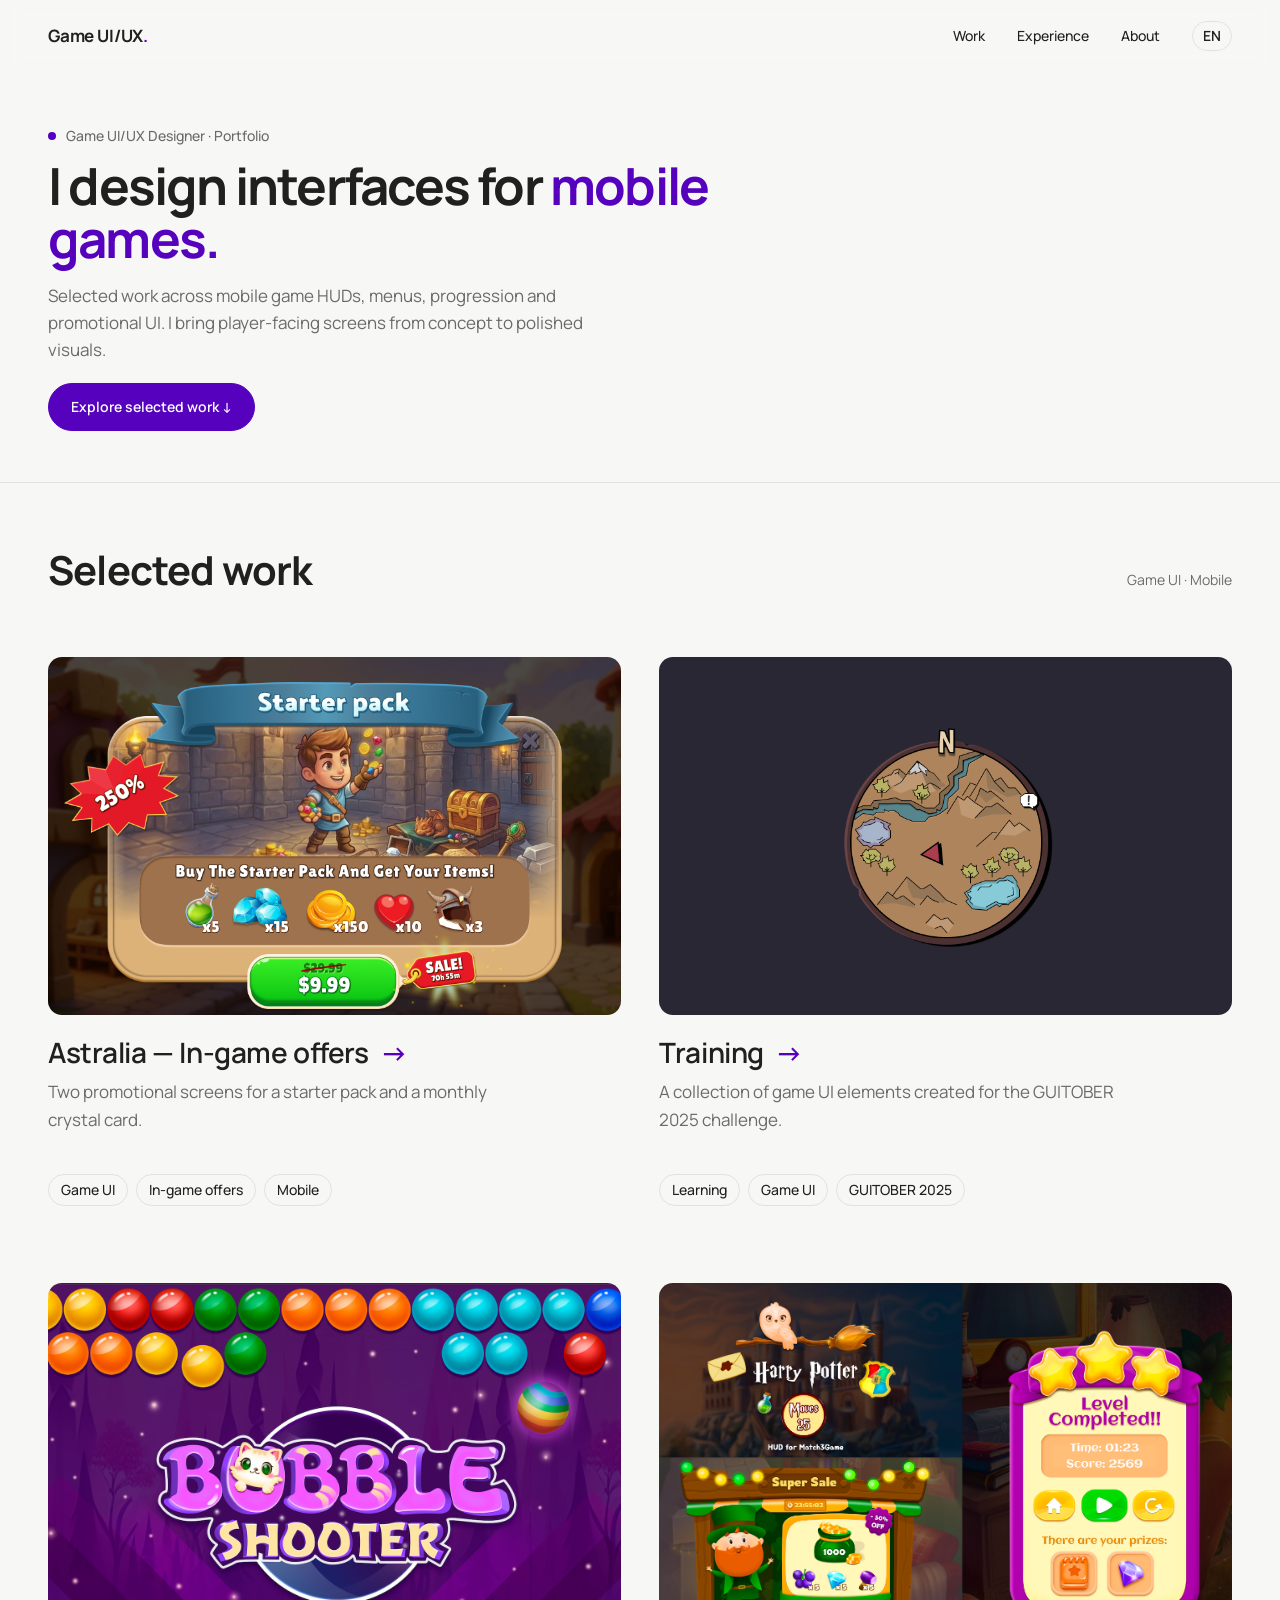
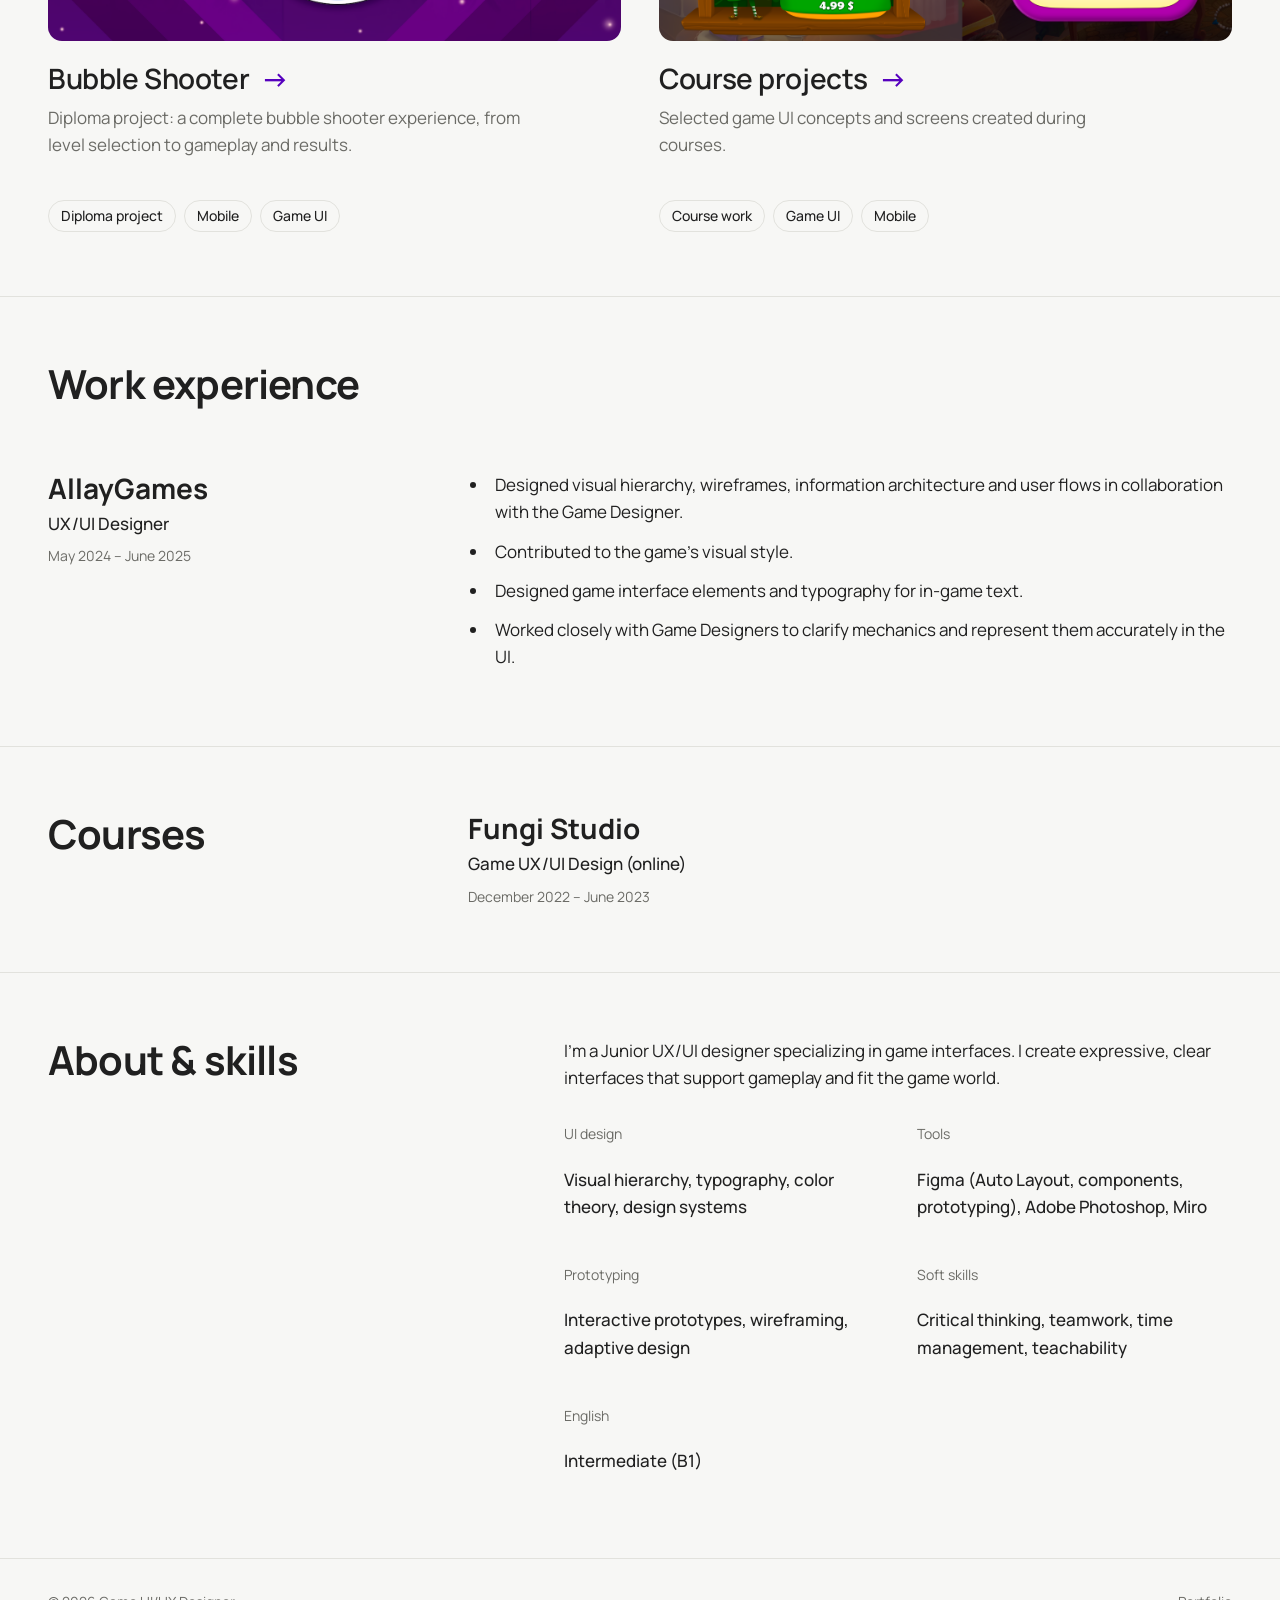
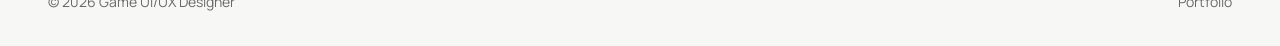
==== commit 3faf9637: "Move course details to right column" ====
--- a/index.html
+++ b/index.html
@@ -49,9 +49,9 @@
       </article>
     </div></section>
 
-    <section class="section" id="courses"><div class="container">
-      <div class="section__head"><h2 class="section__title">Courses</h2></div>
-      <article class="experience">
+    <section class="section" id="courses"><div class="container courses-layout">
+      <h2 class="section__title">Courses</h2>
+      <article class="courses-entry">
         <div class="experience__meta"><h3>Fungi Studio</h3><p>Game UX/UI Design (online)</p><time datetime="2022-12/2023-06">December 2022 – June 2023</time></div>
       </article>
     </div></section>
--- a/style.css
+++ b/style.css
@@ -158,6 +158,8 @@
 .about { display: grid; grid-template-columns: 1fr 1.4fr; gap: var(--gap); }
 .about p { margin: 0 0 20px; }
 .experience { display: grid; grid-template-columns: 1fr 2fr; gap: var(--gap); }
+.courses-layout { display: grid; grid-template-columns: 1fr 2fr; gap: var(--gap); align-items: start; }
+.courses-entry { grid-column: 2; }
 .experience__meta h3 { font-size: var(--fs-project); line-height: 1.25; margin: 0 0 4px; }
 .experience__meta p { margin: 0; font-weight: 500; }
 .experience__meta time { display: block; color: var(--muted); font-size: var(--fs-caption); margin-top: 8px; }
@@ -219,7 +221,8 @@
 /* ---------- Адаптив ---------- */
 @media (max-width: 900px) {
   .projects { grid-template-columns: 1fr; }
-  .about, .experience, .case-block { grid-template-columns: 1fr; }
+  .about, .experience, .courses-layout, .case-block { grid-template-columns: 1fr; }
+  .courses-entry { grid-column: 1; }
   .case-meta { grid-template-columns: repeat(2, 1fr); }
 }
 @media (max-width: 520px) {
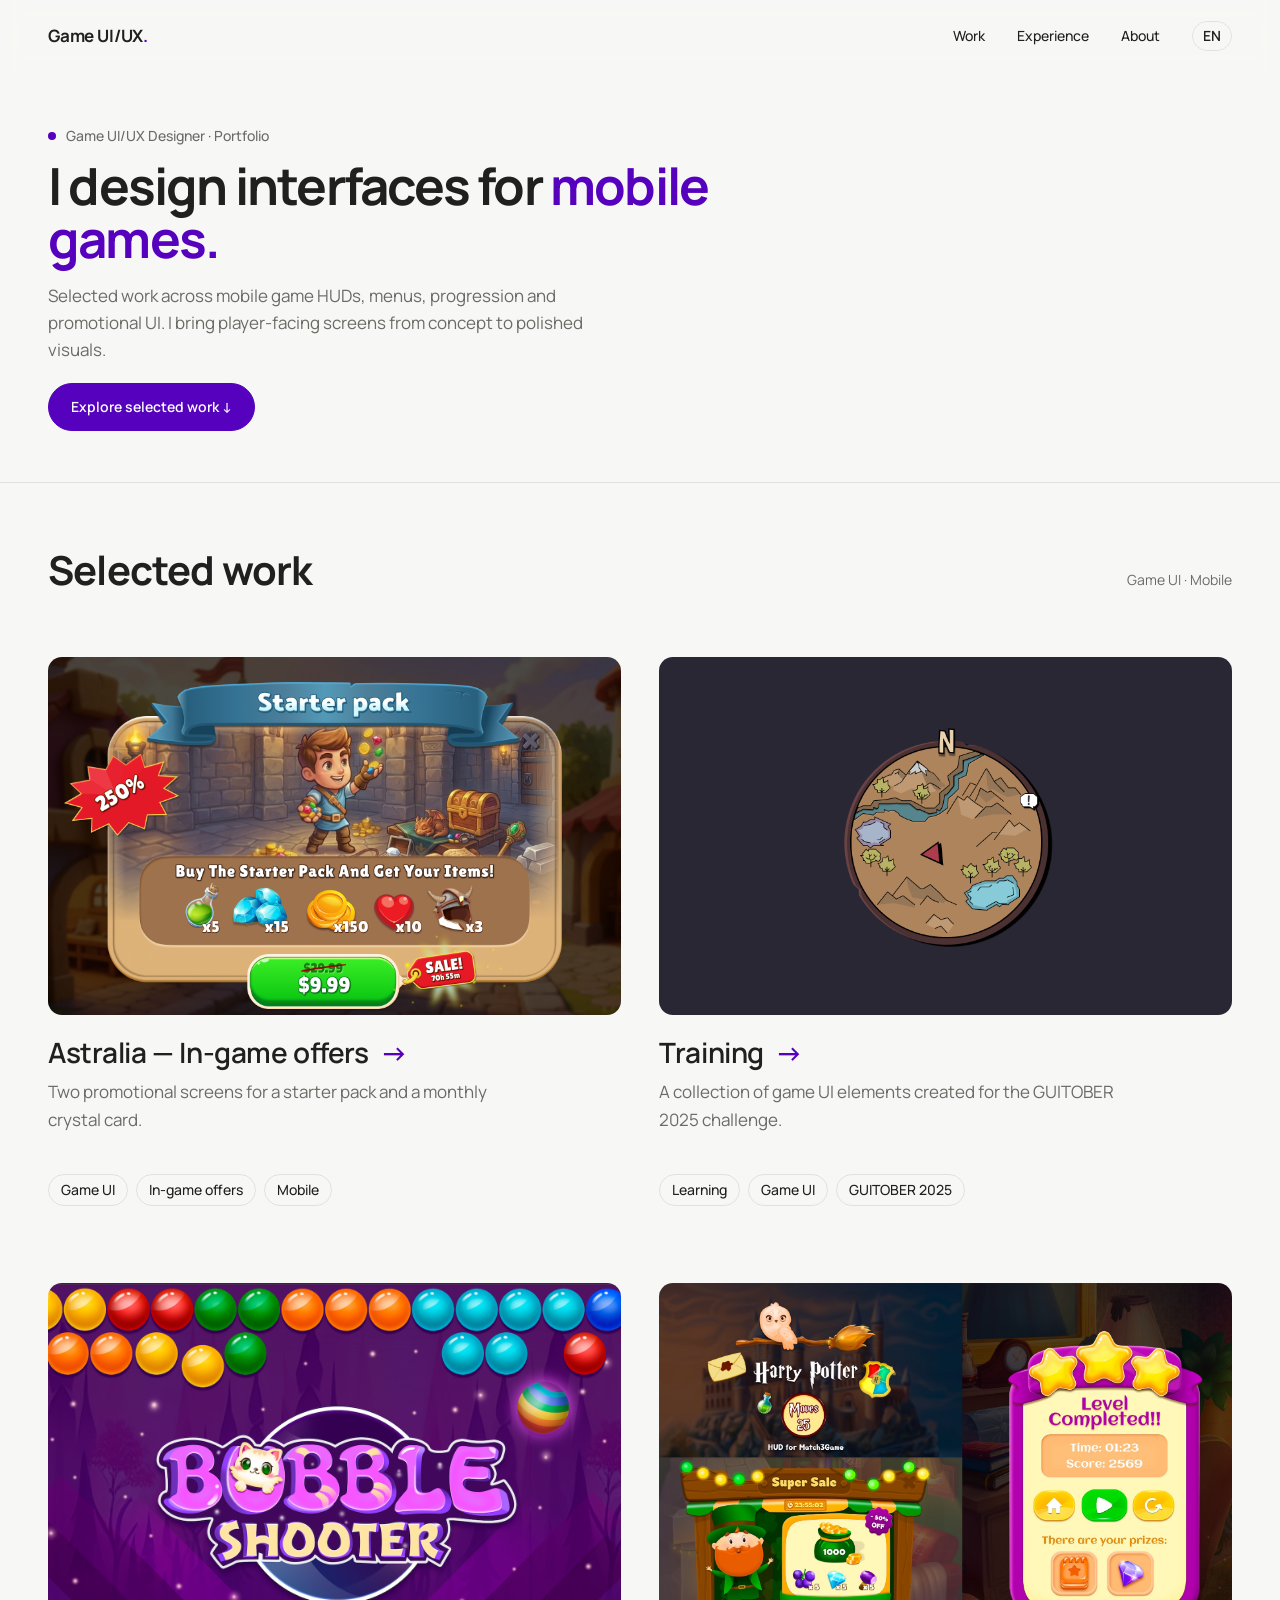
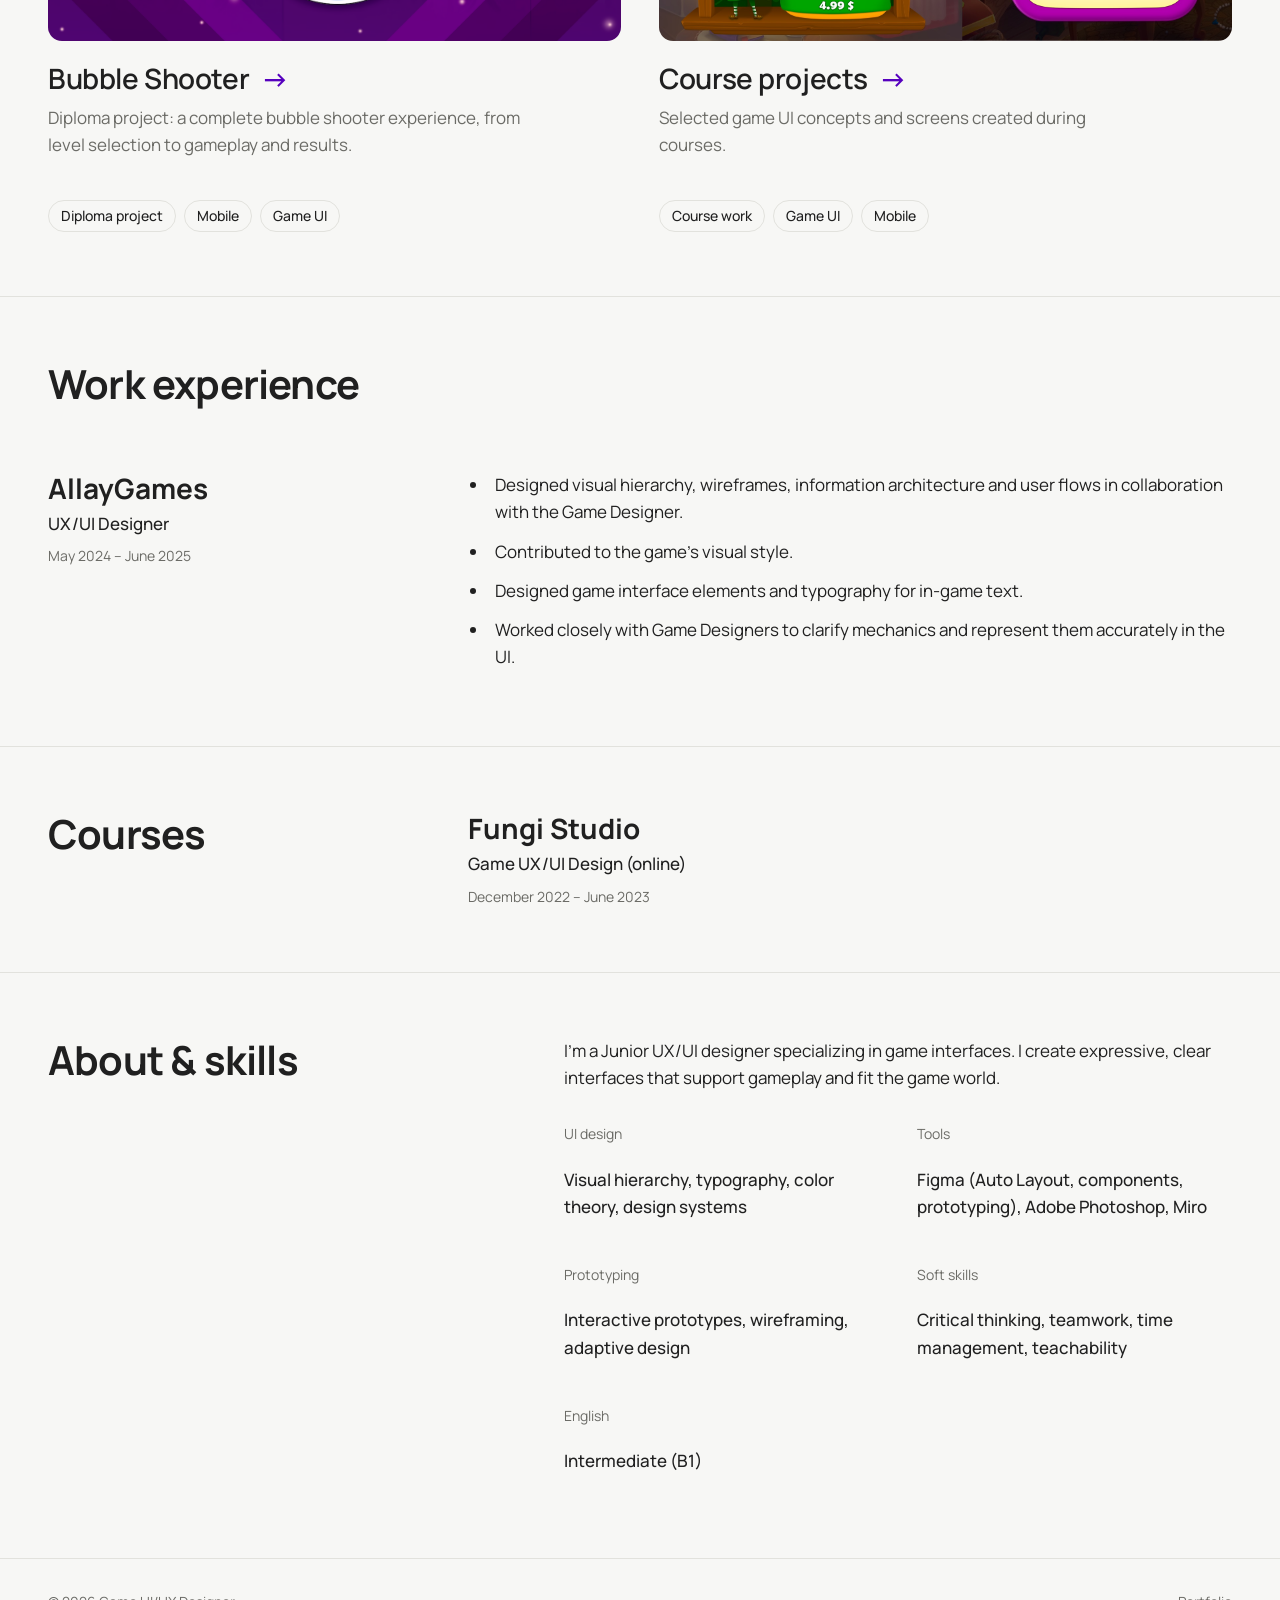
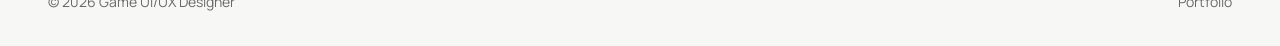
==== commit ffea61c0: "Optimize course projects cover image" ====
--- a/index.html
+++ b/index.html
@@ -32,7 +32,7 @@
         <a class="project" href="projects/astralia-offers.html"><div class="project__media"><img src="assets/projects/new-project/Astraliaoffers.png" alt="Astralia starter pack in-game offer" loading="lazy"></div><div class="project__body"><h3 class="project__title">Astralia — In-game offers <span class="arrow">→</span></h3><p class="project__desc">Two promotional screens for a starter pack and a monthly crystal card.</p><ul class="tags"><li>Game UI</li><li>In-game offers</li><li>Mobile</li></ul></div></a>
         <a class="project" href="projects/training.html"><div class="project__media training-cover"><img src="assets/projects/training/cover.png" alt="GUITOBER 2025 minimap cover" loading="lazy"></div><div class="project__body"><h3 class="project__title">Training <span class="arrow">→</span></h3><p class="project__desc">A collection of game UI elements created for the GUITOBER 2025 challenge.</p><ul class="tags"><li>Learning</li><li>Game UI</li><li>GUITOBER 2025</li></ul></div></a>
         <a class="project" href="projects/bubble-shooter.html"><div class="project__media"><img src="assets/projects/bubble-shooter/cover.png" alt="Bubble Shooter title screen with colorful bubbles and logo" loading="lazy"></div><div class="project__body"><h3 class="project__title">Bubble Shooter <span class="arrow">→</span></h3><p class="project__desc">Diploma project: a complete bubble shooter experience, from level selection to gameplay and results.</p><ul class="tags"><li>Diploma project</li><li>Mobile</li><li>Game UI</li></ul></div></a>
-        <a class="project" href="projects/course-projects.html"><div class="project__media"><img src="assets/projects/course-projects/study-projects-cover.png" alt="Collage of course game UI projects" loading="lazy"></div><div class="project__body"><h3 class="project__title">Course projects <span class="arrow">→</span></h3><p class="project__desc">Selected game UI concepts and screens created during courses.</p><ul class="tags"><li>Course work</li><li>Game UI</li><li>Mobile</li></ul></div></a>
+        <a class="project" href="projects/course-projects.html"><div class="project__media"><img src="assets/projects/course-projects/study-projects-cover.jpg" alt="Collage of course game UI projects" loading="lazy"></div><div class="project__body"><h3 class="project__title">Course projects <span class="arrow">→</span></h3><p class="project__desc">Selected game UI concepts and screens created during courses.</p><ul class="tags"><li>Course work</li><li>Game UI</li><li>Mobile</li></ul></div></a>
       </div>
     </div></section>
 
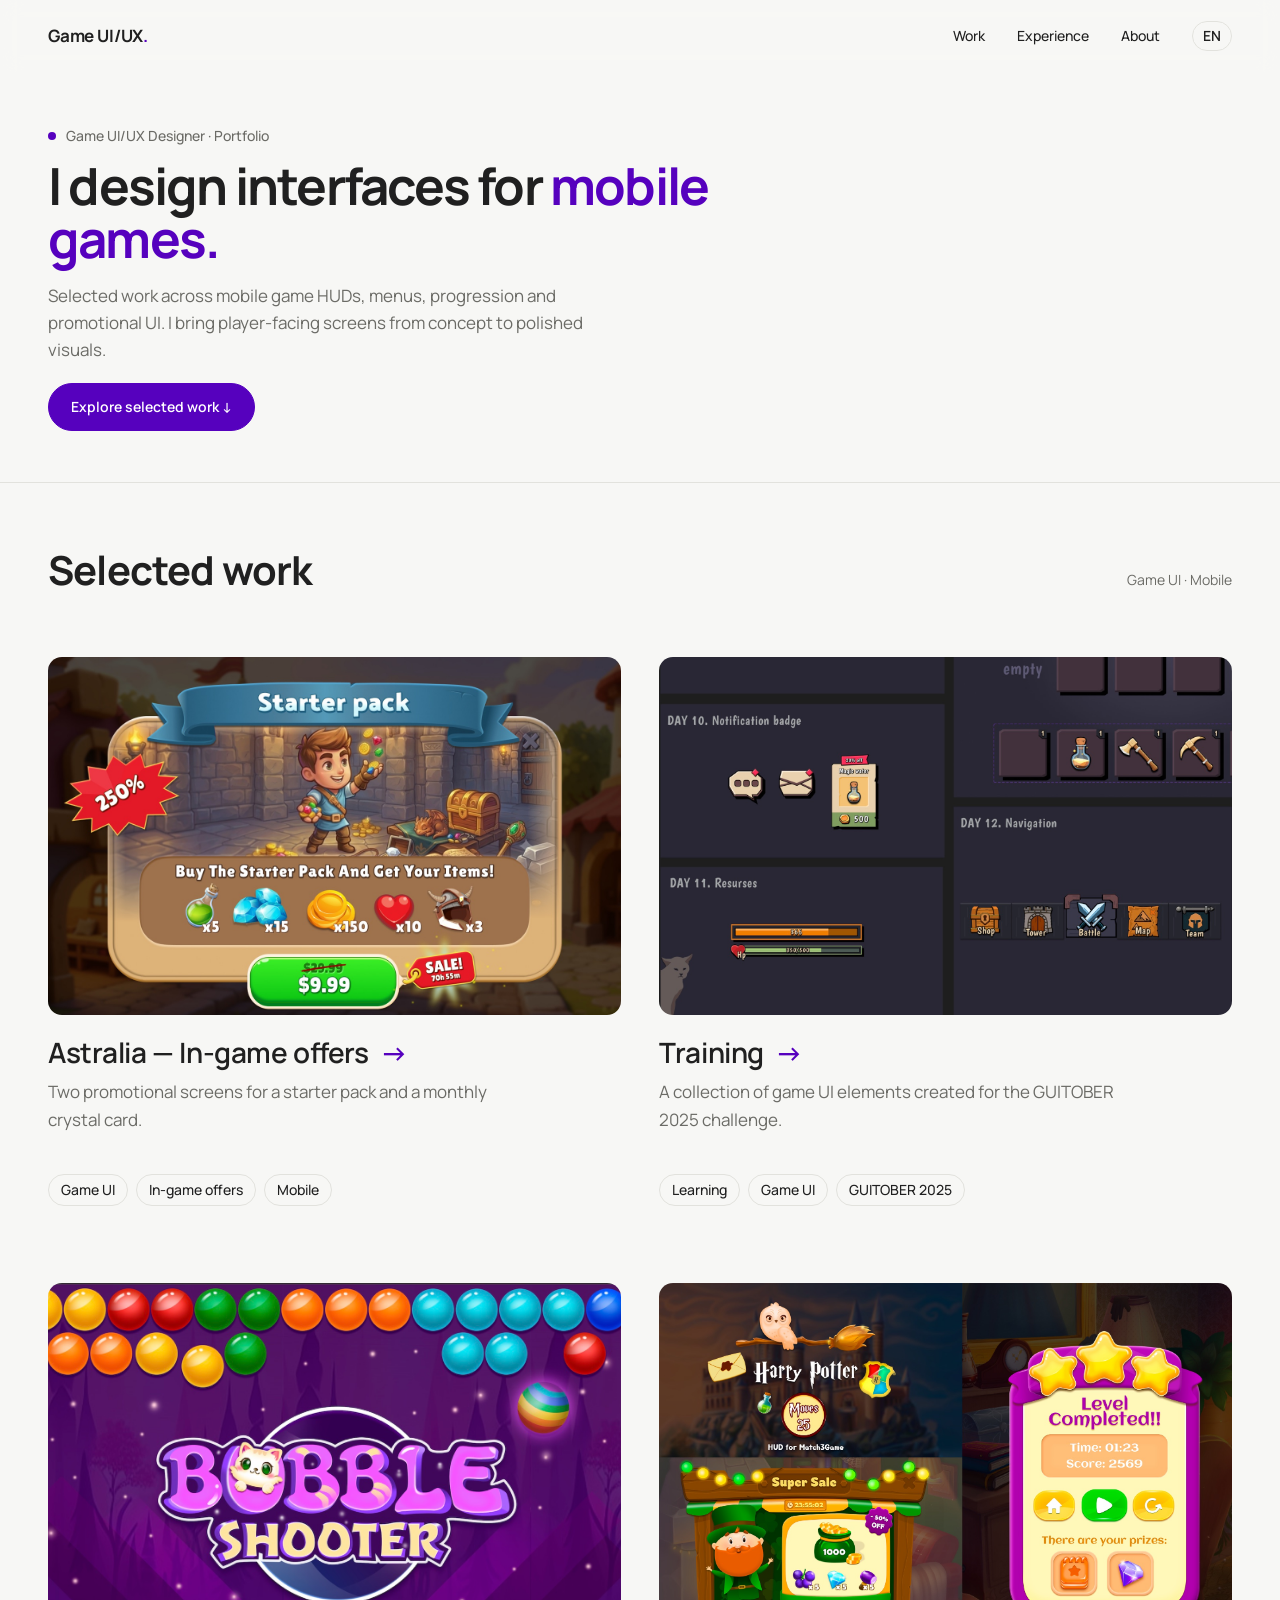
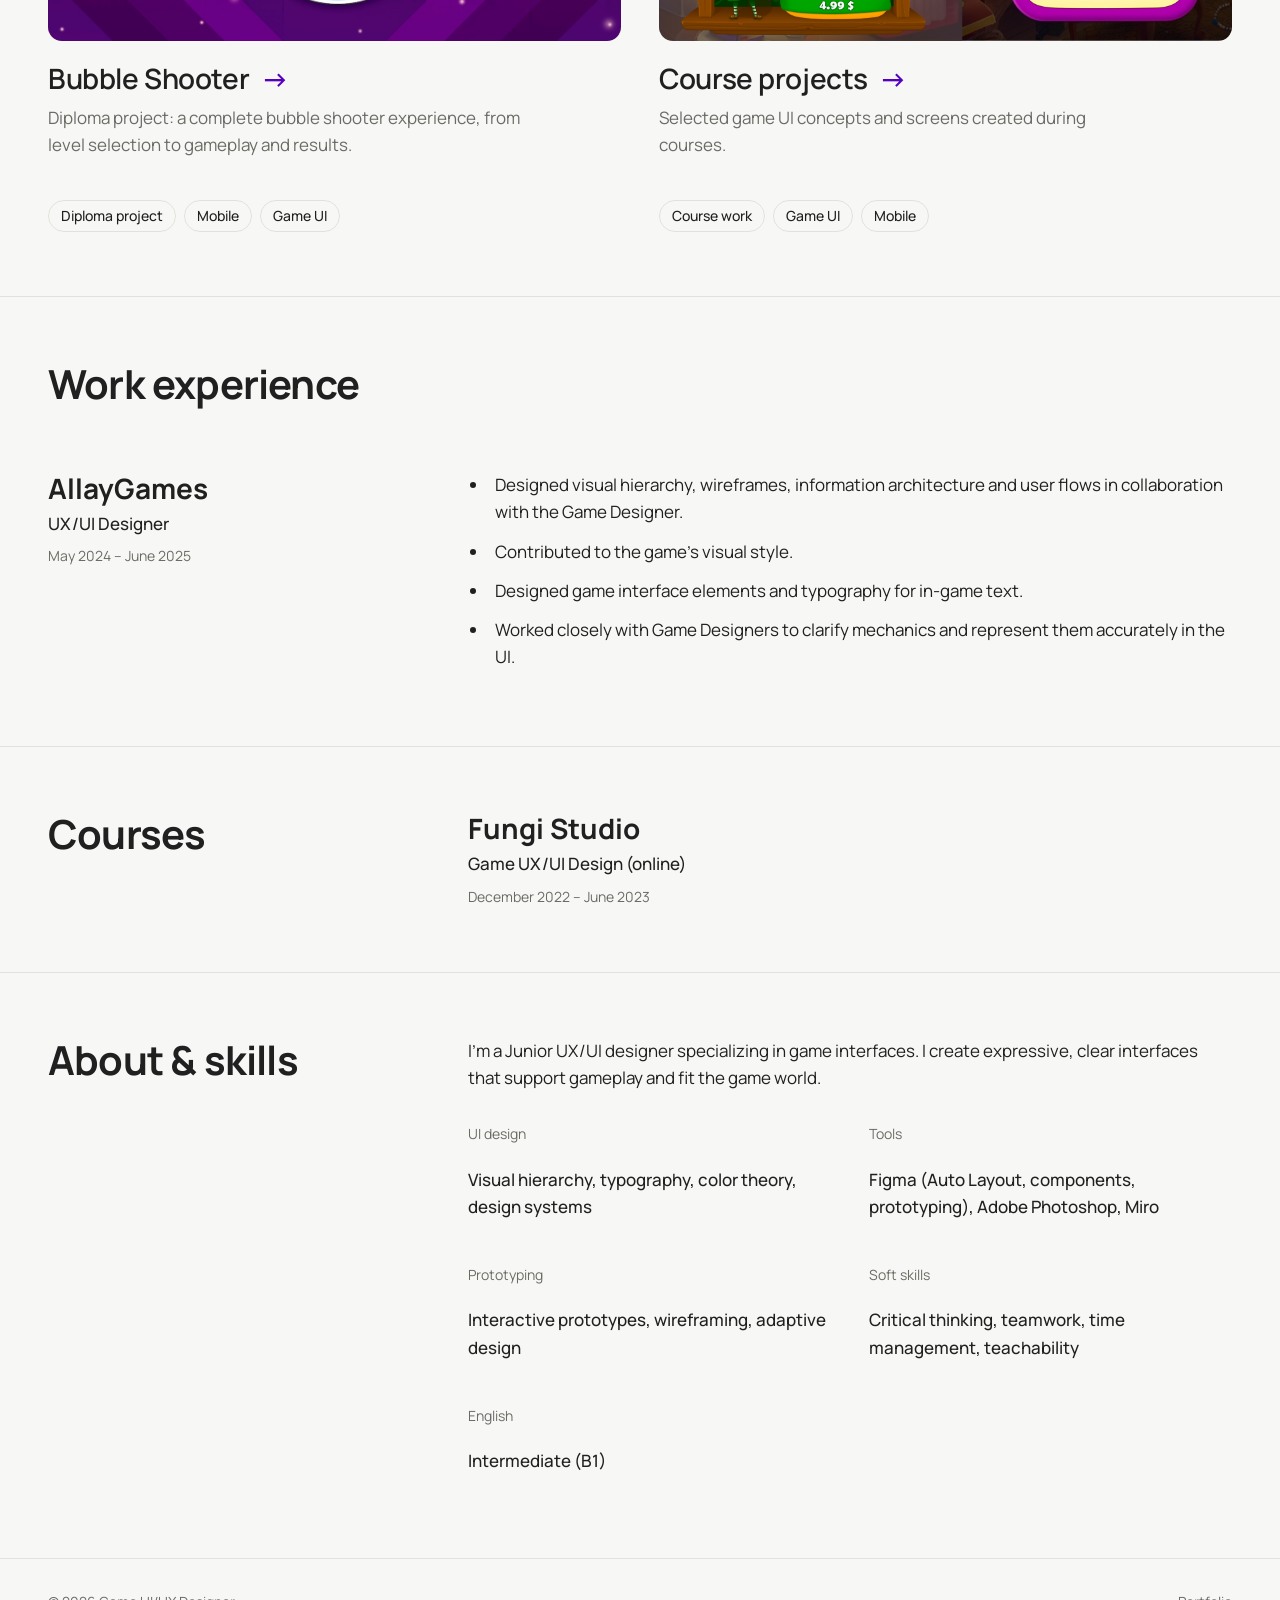
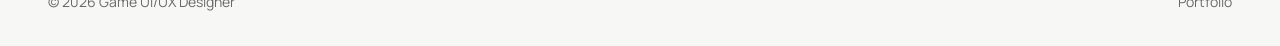
==== commit b9c46172: "Replace training cover and optimize project thumbnails" ====
--- a/index.html
+++ b/index.html
@@ -29,9 +29,9 @@
     <section class="section" id="work"><div class="container">
       <div class="section__head"><h2 class="section__title">Selected work</h2><span class="section__count">Game UI · Mobile</span></div>
       <div class="projects">
-        <a class="project" href="projects/astralia-offers.html"><div class="project__media"><img src="assets/projects/new-project/Astraliaoffers.png" alt="Astralia starter pack in-game offer" loading="lazy"></div><div class="project__body"><h3 class="project__title">Astralia — In-game offers <span class="arrow">→</span></h3><p class="project__desc">Two promotional screens for a starter pack and a monthly crystal card.</p><ul class="tags"><li>Game UI</li><li>In-game offers</li><li>Mobile</li></ul></div></a>
-        <a class="project" href="projects/training.html"><div class="project__media training-cover"><img src="assets/projects/training/cover.png" alt="GUITOBER 2025 minimap cover" loading="lazy"></div><div class="project__body"><h3 class="project__title">Training <span class="arrow">→</span></h3><p class="project__desc">A collection of game UI elements created for the GUITOBER 2025 challenge.</p><ul class="tags"><li>Learning</li><li>Game UI</li><li>GUITOBER 2025</li></ul></div></a>
-        <a class="project" href="projects/bubble-shooter.html"><div class="project__media"><img src="assets/projects/bubble-shooter/cover.png" alt="Bubble Shooter title screen with colorful bubbles and logo" loading="lazy"></div><div class="project__body"><h3 class="project__title">Bubble Shooter <span class="arrow">→</span></h3><p class="project__desc">Diploma project: a complete bubble shooter experience, from level selection to gameplay and results.</p><ul class="tags"><li>Diploma project</li><li>Mobile</li><li>Game UI</li></ul></div></a>
+        <a class="project" href="projects/astralia-offers.html"><div class="project__media"><img src="assets/projects/new-project/Astraliaoffers-cover.jpg" alt="Astralia starter pack in-game offer" loading="lazy"></div><div class="project__body"><h3 class="project__title">Astralia — In-game offers <span class="arrow">→</span></h3><p class="project__desc">Two promotional screens for a starter pack and a monthly crystal card.</p><ul class="tags"><li>Game UI</li><li>In-game offers</li><li>Mobile</li></ul></div></a>
+        <a class="project" href="projects/training.html"><div class="project__media training-cover"><img src="assets/projects/training/GUITOBER2025-cover.jpg" alt="GUITOBER 2025 game interface elements" loading="lazy"></div><div class="project__body"><h3 class="project__title">Training <span class="arrow">→</span></h3><p class="project__desc">A collection of game UI elements created for the GUITOBER 2025 challenge.</p><ul class="tags"><li>Learning</li><li>Game UI</li><li>GUITOBER 2025</li></ul></div></a>
+        <a class="project" href="projects/bubble-shooter.html"><div class="project__media"><img src="assets/projects/bubble-shooter/cover-optimized.jpg" alt="Bubble Shooter title screen with colorful bubbles and logo" loading="lazy"></div><div class="project__body"><h3 class="project__title">Bubble Shooter <span class="arrow">→</span></h3><p class="project__desc">Diploma project: a complete bubble shooter experience, from level selection to gameplay and results.</p><ul class="tags"><li>Diploma project</li><li>Mobile</li><li>Game UI</li></ul></div></a>
         <a class="project" href="projects/course-projects.html"><div class="project__media"><img src="assets/projects/course-projects/study-projects-cover.jpg" alt="Collage of course game UI projects" loading="lazy"></div><div class="project__body"><h3 class="project__title">Course projects <span class="arrow">→</span></h3><p class="project__desc">Selected game UI concepts and screens created during courses.</p><ul class="tags"><li>Course work</li><li>Game UI</li><li>Mobile</li></ul></div></a>
       </div>
     </div></section>
--- a/style.css
+++ b/style.css
@@ -155,7 +155,7 @@
 }
 
 /* ---------- About ---------- */
-.about { display: grid; grid-template-columns: 1fr 1.4fr; gap: var(--gap); }
+.about { display: grid; grid-template-columns: 1fr 2fr; gap: var(--gap); }
 .about p { margin: 0 0 20px; }
 .experience { display: grid; grid-template-columns: 1fr 2fr; gap: var(--gap); }
 .courses-layout { display: grid; grid-template-columns: 1fr 2fr; gap: var(--gap); align-items: start; }
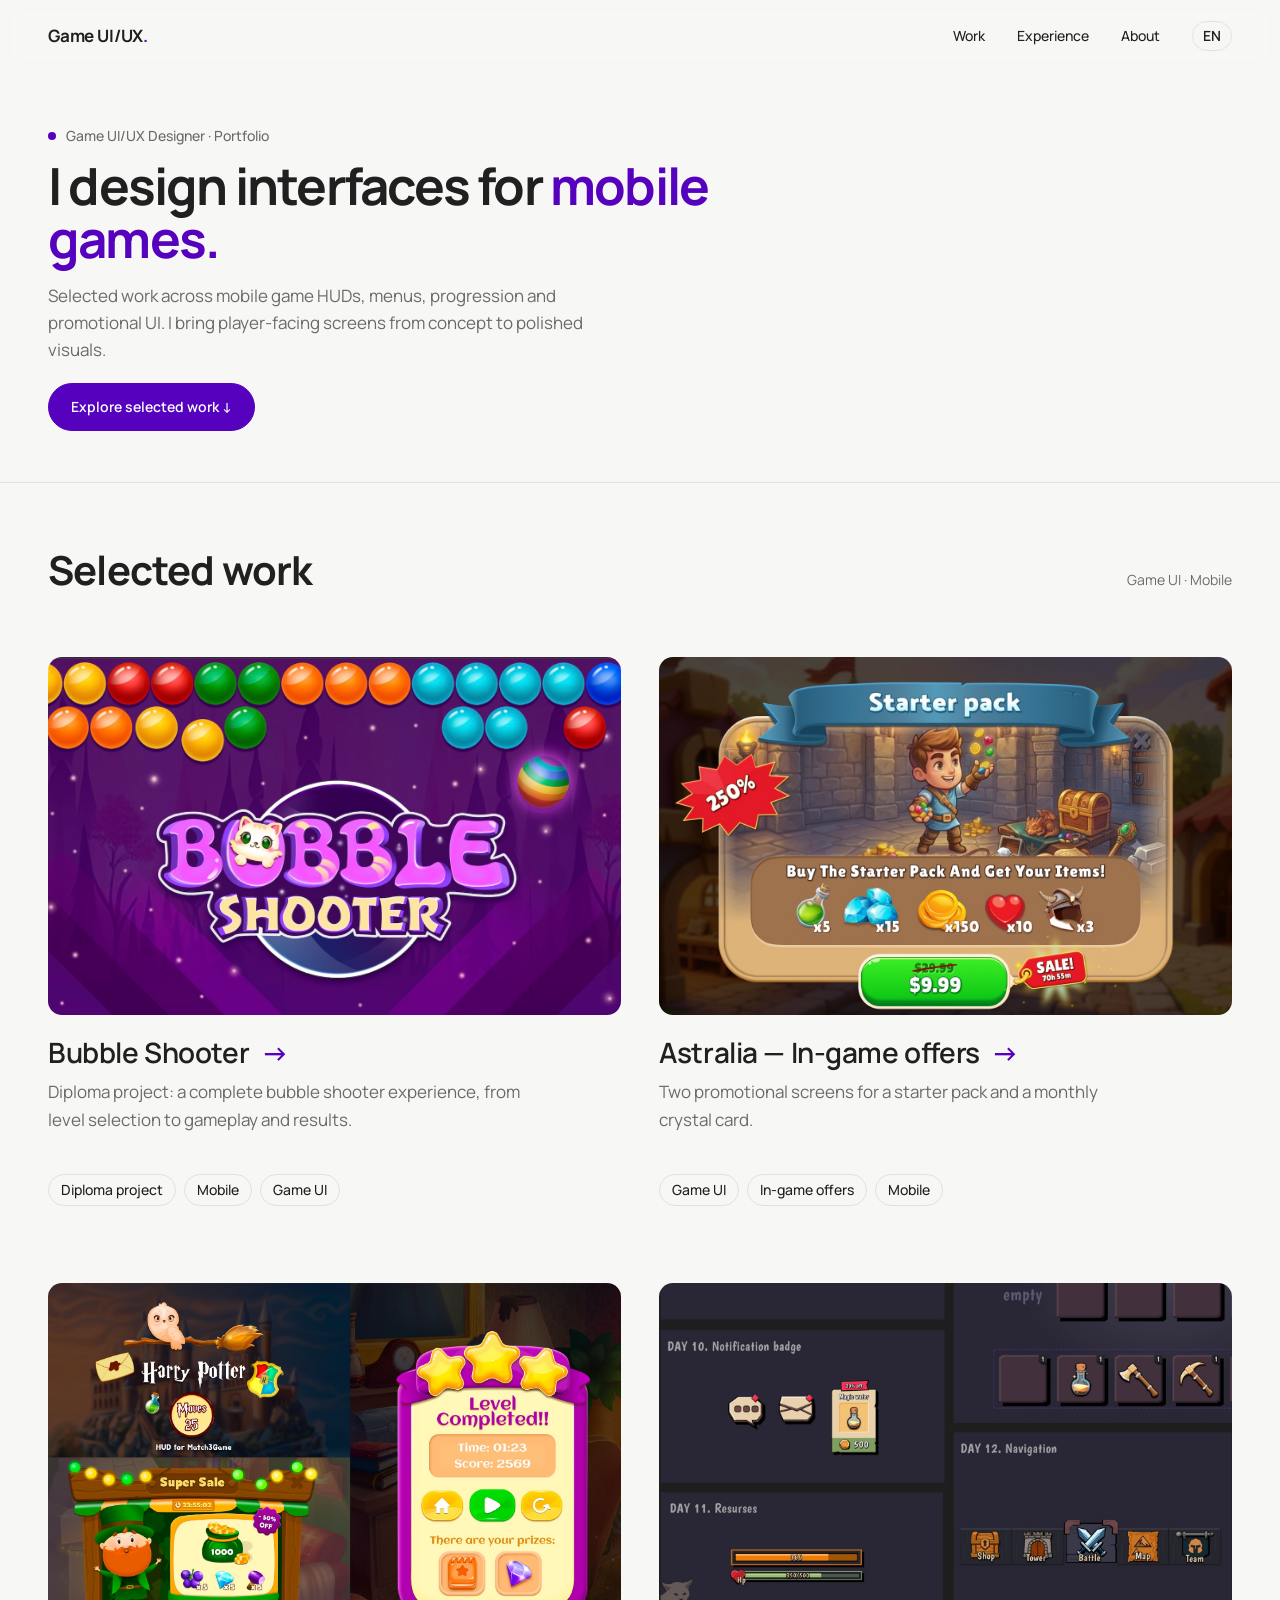
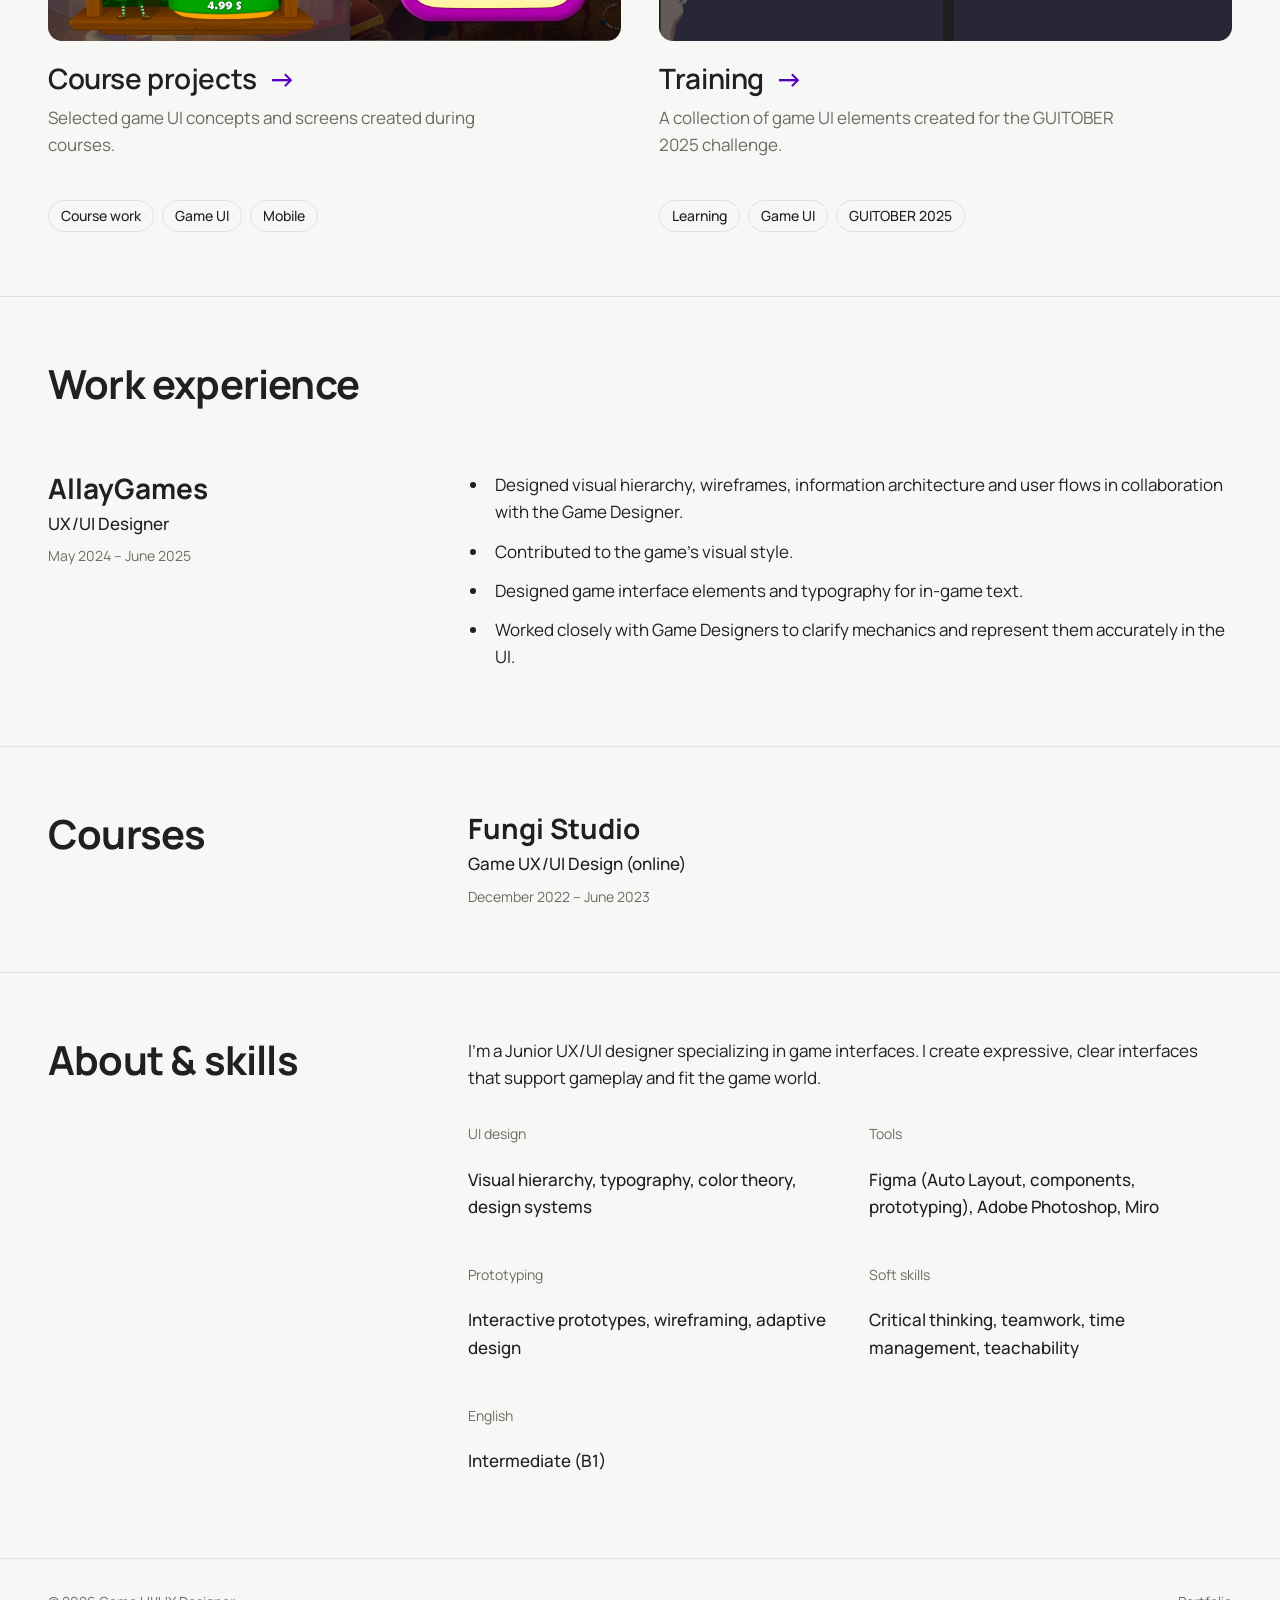
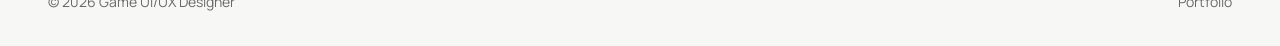
==== commit 3a7f2f02: "Reorder featured portfolio projects" ====
--- a/index.html
+++ b/index.html
@@ -29,10 +29,10 @@
     <section class="section" id="work"><div class="container">
       <div class="section__head"><h2 class="section__title">Selected work</h2><span class="section__count">Game UI · Mobile</span></div>
       <div class="projects">
+        <a class="project" href="projects/bubble-shooter.html"><div class="project__media"><img src="assets/projects/bubble-shooter/cover-optimized.jpg" alt="Bubble Shooter title screen with colorful bubbles and logo" loading="lazy"></div><div class="project__body"><h3 class="project__title">Bubble Shooter <span class="arrow">→</span></h3><p class="project__desc">Diploma project: a complete bubble shooter experience, from level selection to gameplay and results.</p><ul class="tags"><li>Diploma project</li><li>Mobile</li><li>Game UI</li></ul></div></a>
         <a class="project" href="projects/astralia-offers.html"><div class="project__media"><img src="assets/projects/new-project/Astraliaoffers-cover.jpg" alt="Astralia starter pack in-game offer" loading="lazy"></div><div class="project__body"><h3 class="project__title">Astralia — In-game offers <span class="arrow">→</span></h3><p class="project__desc">Two promotional screens for a starter pack and a monthly crystal card.</p><ul class="tags"><li>Game UI</li><li>In-game offers</li><li>Mobile</li></ul></div></a>
+        <a class="project" href="projects/course-projects.html"><div class="project__media"><img src="assets/projects/course-projects/study-projects-cover.jpg" alt="Collage of course game UI projects" loading="lazy"></div><div class="project__body"><h3 class="project__title">Course projects <span class="arrow">→</span></h3><p class="project__desc">Selected game UI concepts and screens created during courses.</p><ul class="tags"><li>Course work</li><li>Game UI</li><li>Mobile</li></ul></div></a>
         <a class="project" href="projects/training.html"><div class="project__media training-cover"><img src="assets/projects/training/GUITOBER2025-cover.jpg" alt="GUITOBER 2025 game interface elements" loading="lazy"></div><div class="project__body"><h3 class="project__title">Training <span class="arrow">→</span></h3><p class="project__desc">A collection of game UI elements created for the GUITOBER 2025 challenge.</p><ul class="tags"><li>Learning</li><li>Game UI</li><li>GUITOBER 2025</li></ul></div></a>
-        <a class="project" href="projects/bubble-shooter.html"><div class="project__media"><img src="assets/projects/bubble-shooter/cover-optimized.jpg" alt="Bubble Shooter title screen with colorful bubbles and logo" loading="lazy"></div><div class="project__body"><h3 class="project__title">Bubble Shooter <span class="arrow">→</span></h3><p class="project__desc">Diploma project: a complete bubble shooter experience, from level selection to gameplay and results.</p><ul class="tags"><li>Diploma project</li><li>Mobile</li><li>Game UI</li></ul></div></a>
-        <a class="project" href="projects/course-projects.html"><div class="project__media"><img src="assets/projects/course-projects/study-projects-cover.jpg" alt="Collage of course game UI projects" loading="lazy"></div><div class="project__body"><h3 class="project__title">Course projects <span class="arrow">→</span></h3><p class="project__desc">Selected game UI concepts and screens created during courses.</p><ul class="tags"><li>Course work</li><li>Game UI</li><li>Mobile</li></ul></div></a>
       </div>
     </div></section>
 
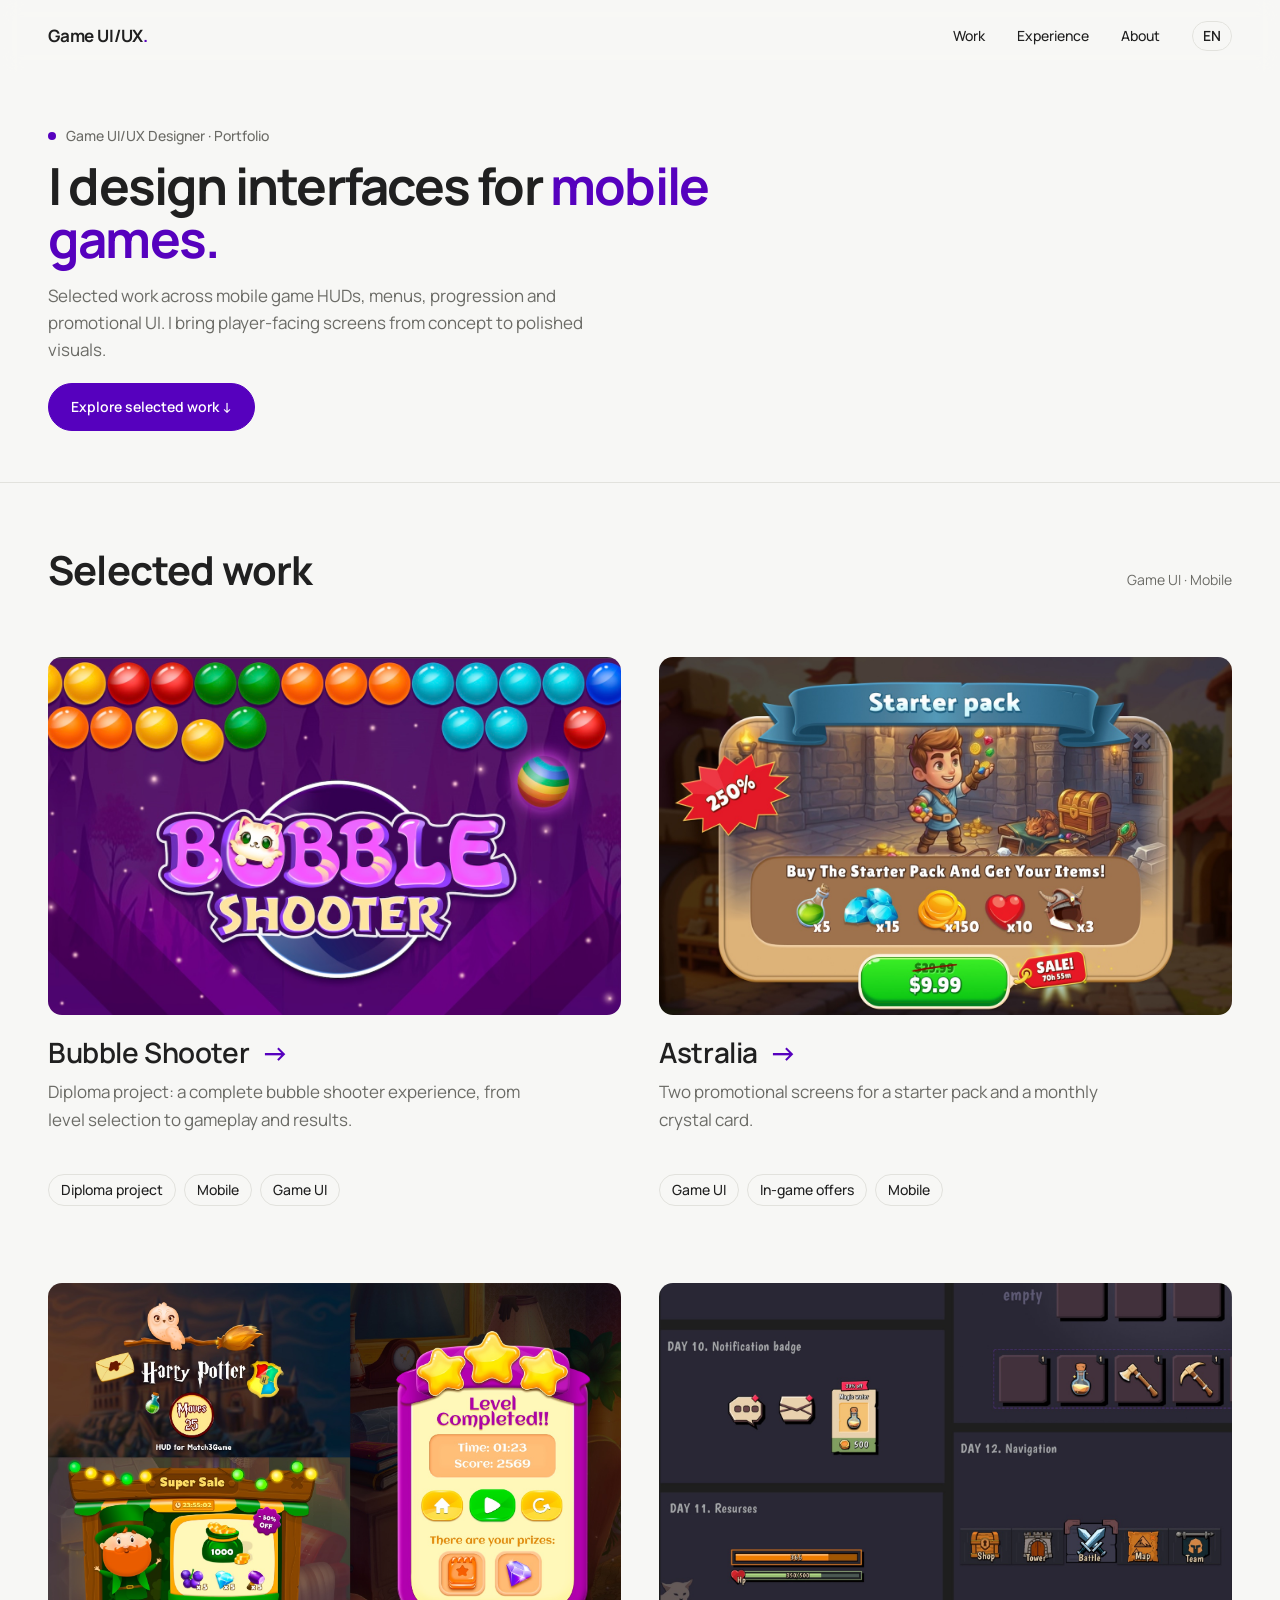
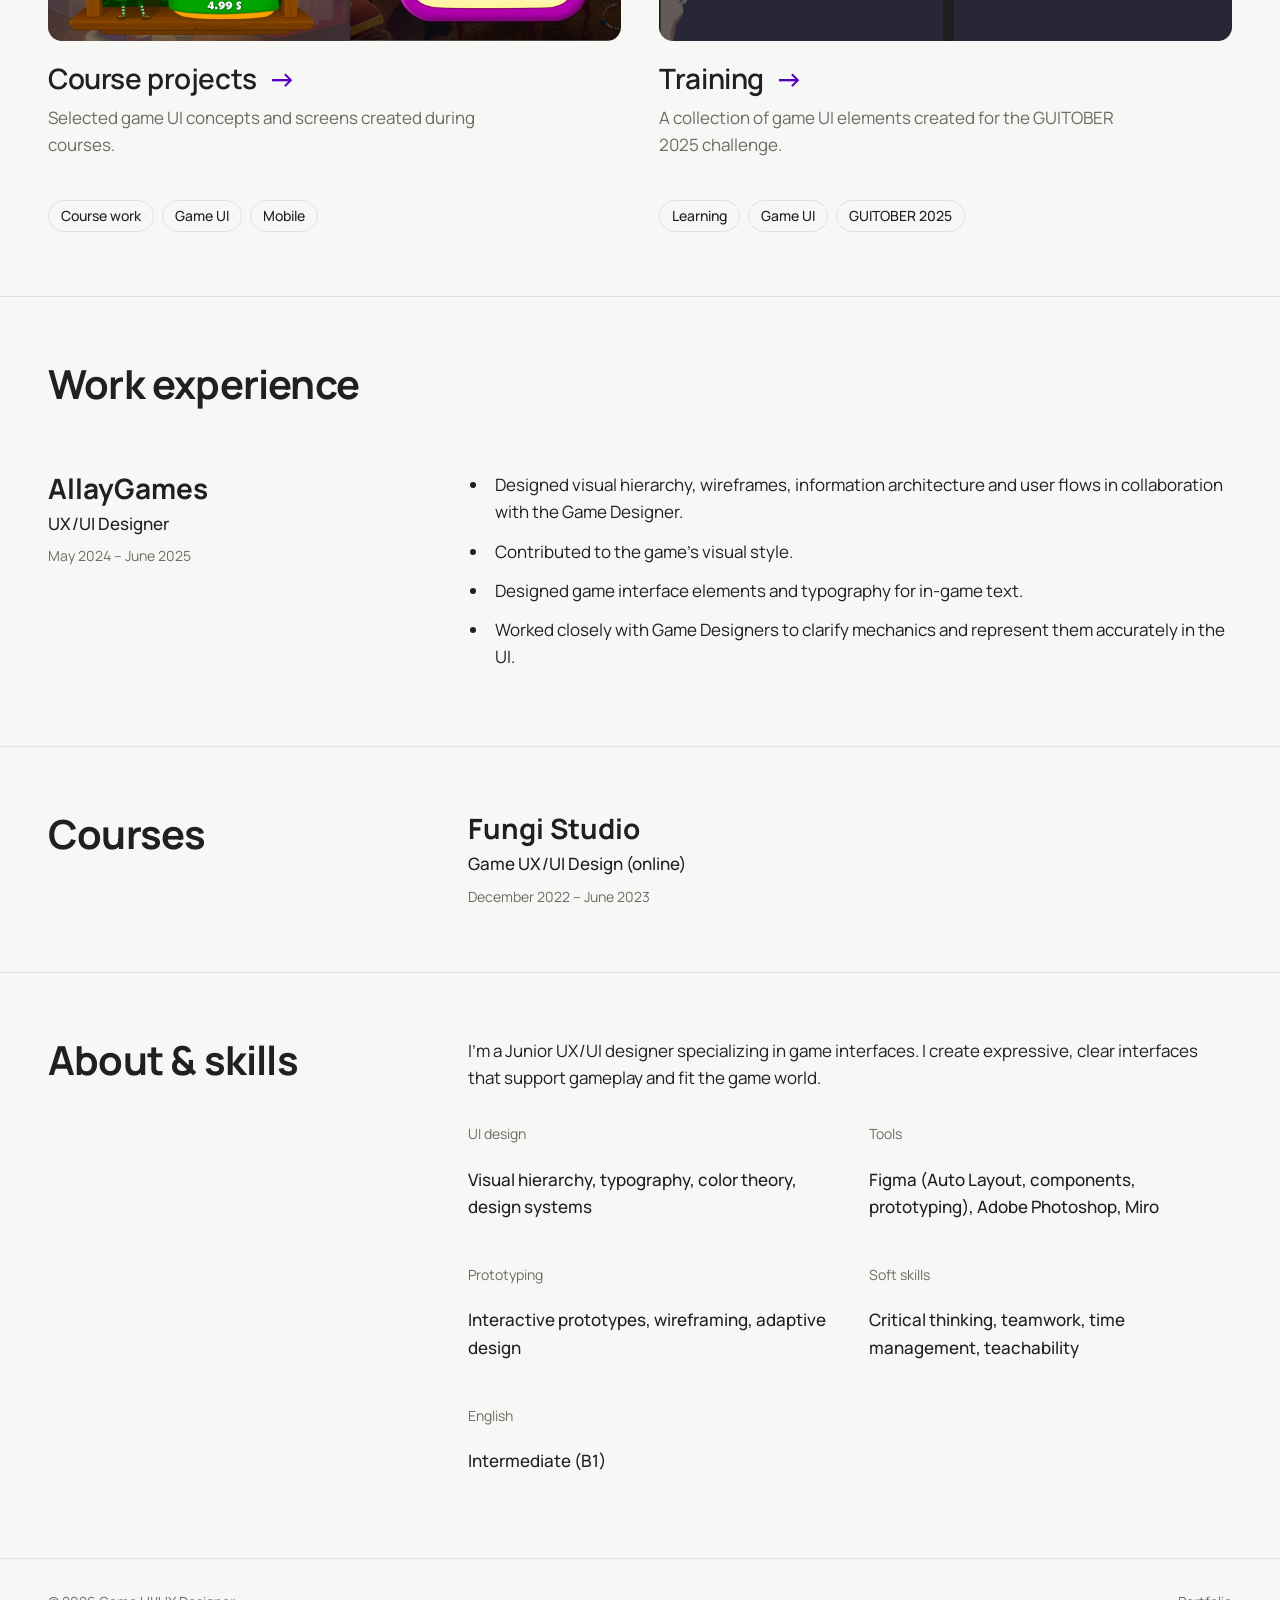
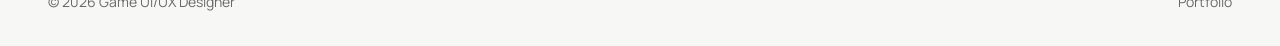
==== commit b46e90f2: "Shorten Astralia project title" ====
--- a/index.html
+++ b/index.html
@@ -30,7 +30,7 @@
       <div class="section__head"><h2 class="section__title">Selected work</h2><span class="section__count">Game UI · Mobile</span></div>
       <div class="projects">
         <a class="project" href="projects/bubble-shooter.html"><div class="project__media"><img src="assets/projects/bubble-shooter/cover-optimized.jpg" alt="Bubble Shooter title screen with colorful bubbles and logo" loading="lazy"></div><div class="project__body"><h3 class="project__title">Bubble Shooter <span class="arrow">→</span></h3><p class="project__desc">Diploma project: a complete bubble shooter experience, from level selection to gameplay and results.</p><ul class="tags"><li>Diploma project</li><li>Mobile</li><li>Game UI</li></ul></div></a>
-        <a class="project" href="projects/astralia-offers.html"><div class="project__media"><img src="assets/projects/new-project/Astraliaoffers-cover.jpg" alt="Astralia starter pack in-game offer" loading="lazy"></div><div class="project__body"><h3 class="project__title">Astralia — In-game offers <span class="arrow">→</span></h3><p class="project__desc">Two promotional screens for a starter pack and a monthly crystal card.</p><ul class="tags"><li>Game UI</li><li>In-game offers</li><li>Mobile</li></ul></div></a>
+        <a class="project" href="projects/astralia-offers.html"><div class="project__media"><img src="assets/projects/new-project/Astraliaoffers-cover.jpg" alt="Astralia starter pack in-game offer" loading="lazy"></div><div class="project__body"><h3 class="project__title">Astralia <span class="arrow">→</span></h3><p class="project__desc">Two promotional screens for a starter pack and a monthly crystal card.</p><ul class="tags"><li>Game UI</li><li>In-game offers</li><li>Mobile</li></ul></div></a>
         <a class="project" href="projects/course-projects.html"><div class="project__media"><img src="assets/projects/course-projects/study-projects-cover.jpg" alt="Collage of course game UI projects" loading="lazy"></div><div class="project__body"><h3 class="project__title">Course projects <span class="arrow">→</span></h3><p class="project__desc">Selected game UI concepts and screens created during courses.</p><ul class="tags"><li>Course work</li><li>Game UI</li><li>Mobile</li></ul></div></a>
         <a class="project" href="projects/training.html"><div class="project__media training-cover"><img src="assets/projects/training/GUITOBER2025-cover.jpg" alt="GUITOBER 2025 game interface elements" loading="lazy"></div><div class="project__body"><h3 class="project__title">Training <span class="arrow">→</span></h3><p class="project__desc">A collection of game UI elements created for the GUITOBER 2025 challenge.</p><ul class="tags"><li>Learning</li><li>Game UI</li><li>GUITOBER 2025</li></ul></div></a>
       </div>
